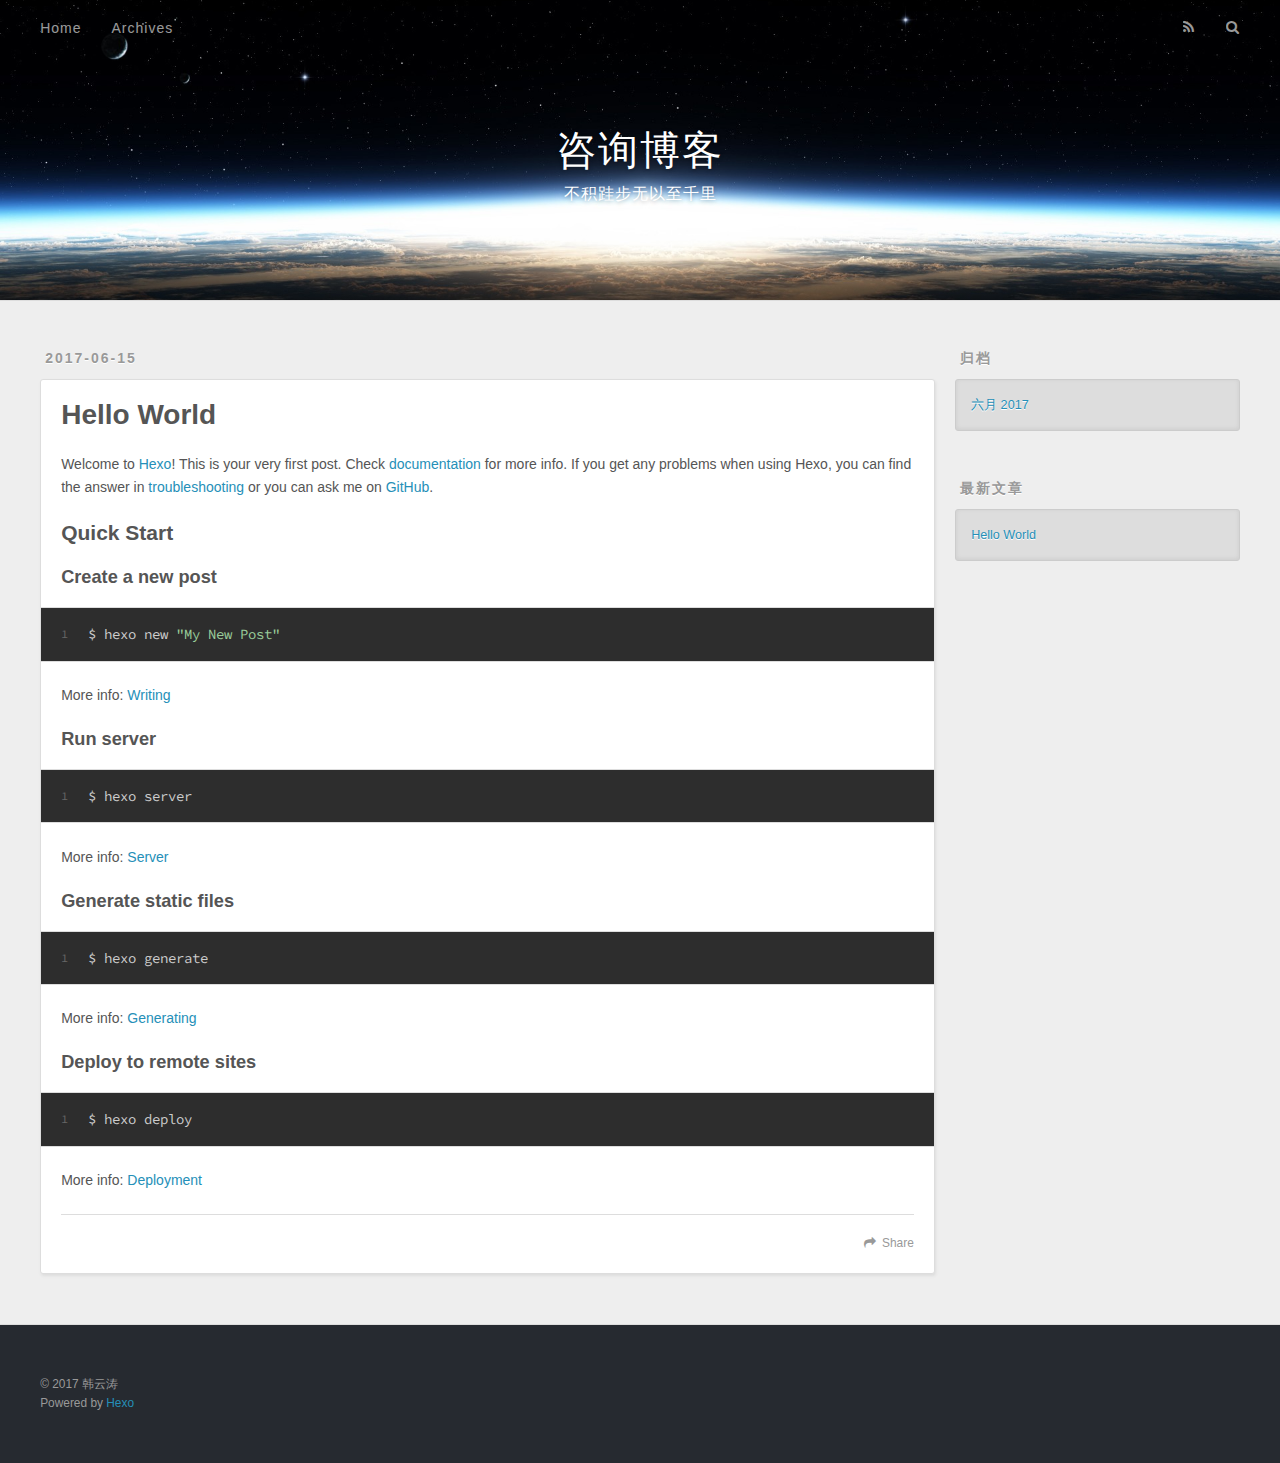
==== index.html @ a156b528 "Site updated: 2017-06-15 13:59:31" ====
<!DOCTYPE html>
<html>
<head>
  <meta charset="utf-8">
  
  <title>咨询博客</title>
  <meta name="viewport" content="width=device-width, initial-scale=1, maximum-scale=1">
  <meta property="og:type" content="website">
<meta property="og:title" content="咨询博客">
<meta property="og:url" content="http://yoursite.com/index.html">
<meta property="og:site_name" content="咨询博客">
<meta name="twitter:card" content="summary">
<meta name="twitter:title" content="咨询博客">
  
    <link rel="alternate" href="/atom.xml" title="咨询博客" type="application/atom+xml">
  
  
    <link rel="icon" href="/favicon.png">
  
  
    <link href="//fonts.googleapis.com/css?family=Source+Code+Pro" rel="stylesheet" type="text/css">
  
  <link rel="stylesheet" href="/css/style.css">
  

</head>

<body>
  <div id="container">
    <div id="wrap">
      <header id="header">
  <div id="banner"></div>
  <div id="header-outer" class="outer">
    <div id="header-title" class="inner">
      <h1 id="logo-wrap">
        <a href="/" id="logo">咨询博客</a>
      </h1>
      
        <h2 id="subtitle-wrap">
          <a href="/" id="subtitle">不积跬步无以至千里</a>
        </h2>
      
    </div>
    <div id="header-inner" class="inner">
      <nav id="main-nav">
        <a id="main-nav-toggle" class="nav-icon"></a>
        
          <a class="main-nav-link" href="/">Home</a>
        
          <a class="main-nav-link" href="/archives">Archives</a>
        
      </nav>
      <nav id="sub-nav">
        
          <a id="nav-rss-link" class="nav-icon" href="/atom.xml" title="RSS Feed"></a>
        
        <a id="nav-search-btn" class="nav-icon" title="搜索"></a>
      </nav>
      <div id="search-form-wrap">
        <form action="//google.com/search" method="get" accept-charset="UTF-8" class="search-form"><input type="search" name="q" class="search-form-input" placeholder="Search"><button type="submit" class="search-form-submit">&#xF002;</button><input type="hidden" name="sitesearch" value="http://yoursite.com"></form>
      </div>
    </div>
  </div>
</header>
      <div class="outer">
        <section id="main">
  
    <article id="post-hello-world" class="article article-type-post" itemscope itemprop="blogPost">
  <div class="article-meta">
    <a href="/2017/06/15/hello-world/" class="article-date">
  <time datetime="2017-06-15T05:34:18.000Z" itemprop="datePublished">2017-06-15</time>
</a>
    
  </div>
  <div class="article-inner">
    
    
      <header class="article-header">
        
  
    <h1 itemprop="name">
      <a class="article-title" href="/2017/06/15/hello-world/">Hello World</a>
    </h1>
  

      </header>
    
    <div class="article-entry" itemprop="articleBody">
      
        <p>Welcome to <a href="https://hexo.io/" target="_blank" rel="external">Hexo</a>! This is your very first post. Check <a href="https://hexo.io/docs/" target="_blank" rel="external">documentation</a> for more info. If you get any problems when using Hexo, you can find the answer in <a href="https://hexo.io/docs/troubleshooting.html" target="_blank" rel="external">troubleshooting</a> or you can ask me on <a href="https://github.com/hexojs/hexo/issues" target="_blank" rel="external">GitHub</a>.</p>
<h2 id="Quick-Start"><a href="#Quick-Start" class="headerlink" title="Quick Start"></a>Quick Start</h2><h3 id="Create-a-new-post"><a href="#Create-a-new-post" class="headerlink" title="Create a new post"></a>Create a new post</h3><figure class="highlight bash"><table><tr><td class="gutter"><pre><div class="line">1</div></pre></td><td class="code"><pre><div class="line">$ hexo new <span class="string">"My New Post"</span></div></pre></td></tr></table></figure>
<p>More info: <a href="https://hexo.io/docs/writing.html" target="_blank" rel="external">Writing</a></p>
<h3 id="Run-server"><a href="#Run-server" class="headerlink" title="Run server"></a>Run server</h3><figure class="highlight bash"><table><tr><td class="gutter"><pre><div class="line">1</div></pre></td><td class="code"><pre><div class="line">$ hexo server</div></pre></td></tr></table></figure>
<p>More info: <a href="https://hexo.io/docs/server.html" target="_blank" rel="external">Server</a></p>
<h3 id="Generate-static-files"><a href="#Generate-static-files" class="headerlink" title="Generate static files"></a>Generate static files</h3><figure class="highlight bash"><table><tr><td class="gutter"><pre><div class="line">1</div></pre></td><td class="code"><pre><div class="line">$ hexo generate</div></pre></td></tr></table></figure>
<p>More info: <a href="https://hexo.io/docs/generating.html" target="_blank" rel="external">Generating</a></p>
<h3 id="Deploy-to-remote-sites"><a href="#Deploy-to-remote-sites" class="headerlink" title="Deploy to remote sites"></a>Deploy to remote sites</h3><figure class="highlight bash"><table><tr><td class="gutter"><pre><div class="line">1</div></pre></td><td class="code"><pre><div class="line">$ hexo deploy</div></pre></td></tr></table></figure>
<p>More info: <a href="https://hexo.io/docs/deployment.html" target="_blank" rel="external">Deployment</a></p>

      
    </div>
    <footer class="article-footer">
      <a data-url="http://yoursite.com/2017/06/15/hello-world/" data-id="cj3y0mmr40000rds6natnodod" class="article-share-link">Share</a>
      
      
    </footer>
  </div>
  
</article>


  

</section>
        
          <aside id="sidebar">
  
    

  
    

  
    
  
    
  <div class="widget-wrap">
    <h3 class="widget-title">归档</h3>
    <div class="widget">
      <ul class="archive-list"><li class="archive-list-item"><a class="archive-list-link" href="/archives/2017/06/">六月 2017</a></li></ul>
    </div>
  </div>


  
    
  <div class="widget-wrap">
    <h3 class="widget-title">最新文章</h3>
    <div class="widget">
      <ul>
        
          <li>
            <a href="/2017/06/15/hello-world/">Hello World</a>
          </li>
        
      </ul>
    </div>
  </div>

  
</aside>
        
      </div>
      <footer id="footer">
  
  <div class="outer">
    <div id="footer-info" class="inner">
      &copy; 2017 韩云涛<br>
      Powered by <a href="http://hexo.io/" target="_blank">Hexo</a>
    </div>
  </div>
</footer>
    </div>
    <nav id="mobile-nav">
  
    <a href="/" class="mobile-nav-link">Home</a>
  
    <a href="/archives" class="mobile-nav-link">Archives</a>
  
</nav>
    

<script src="//ajax.googleapis.com/ajax/libs/jquery/2.0.3/jquery.min.js"></script>


  <link rel="stylesheet" href="/fancybox/jquery.fancybox.css">
  <script src="/fancybox/jquery.fancybox.pack.js"></script>


<script src="/js/script.js"></script>

  </div>
</body>
</html>
---- css/style.css ----
body {
  width: 100%;
}
body:before,
body:after {
  content: "";
  display: table;
}
body:after {
  clear: both;
}
html,
body,
div,
span,
applet,
object,
iframe,
h1,
h2,
h3,
h4,
h5,
h6,
p,
blockquote,
pre,
a,
abbr,
acronym,
address,
big,
cite,
code,
del,
dfn,
em,
img,
ins,
kbd,
q,
s,
samp,
small,
strike,
strong,
sub,
sup,
tt,
var,
dl,
dt,
dd,
ol,
ul,
li,
fieldset,
form,
label,
legend,
table,
caption,
tbody,
tfoot,
thead,
tr,
th,
td {
  margin: 0;
  padding: 0;
  border: 0;
  outline: 0;
  font-weight: inherit;
  font-style: inherit;
  font-family: inherit;
  font-size: 100%;
  vertical-align: baseline;
}
body {
  line-height: 1;
  color: #000;
  background: #fff;
}
ol,
ul {
  list-style: none;
}
table {
  border-collapse: separate;
  border-spacing: 0;
  vertical-align: middle;
}
caption,
th,
td {
  text-align: left;
  font-weight: normal;
  vertical-align: middle;
}
a img {
  border: none;
}
input,
button {
  margin: 0;
  padding: 0;
}
input::-moz-focus-inner,
button::-moz-focus-inner {
  border: 0;
  padding: 0;
}
@font-face {
  font-family: FontAwesome;
  font-style: normal;
  font-weight: normal;
  src: url("fonts/fontawesome-webfont.eot?v=#4.0.3");
  src: url("fonts/fontawesome-webfont.eot?#iefix&v=#4.0.3") format("embedded-opentype"), url("fonts/fontawesome-webfont.woff?v=#4.0.3") format("woff"), url("fonts/fontawesome-webfont.ttf?v=#4.0.3") format("truetype"), url("fonts/fontawesome-webfont.svg#fontawesomeregular?v=#4.0.3") format("svg");
}
html,
body,
#container {
  height: 100%;
}
body {
  background: #eee;
  font: 14px "Helvetica Neue", Helvetica, Arial, sans-serif;
  -webkit-text-size-adjust: 100%;
}
.outer {
  max-width: 1220px;
  margin: 0 auto;
  padding: 0 20px;
}
.outer:before,
.outer:after {
  content: "";
  display: table;
}
.outer:after {
  clear: both;
}
.inner {
  display: inline;
  float: left;
  width: 98.33333333333333%;
  margin: 0 0.833333333333333%;
}
.left,
.alignleft {
  float: left;
}
.right,
.alignright {
  float: right;
}
.clear {
  clear: both;
}
#container {
  position: relative;
}
.mobile-nav-on {
  overflow: hidden;
}
#wrap {
  height: 100%;
  width: 100%;
  position: absolute;
  top: 0;
  left: 0;
  -webkit-transition: 0.2s ease-out;
  -moz-transition: 0.2s ease-out;
  -ms-transition: 0.2s ease-out;
  transition: 0.2s ease-out;
  z-index: 1;
  background: #eee;
}
.mobile-nav-on #wrap {
  left: 280px;
}
@media screen and (min-width: 768px) {
  #main {
    display: inline;
    float: left;
    width: 73.33333333333333%;
    margin: 0 0.833333333333333%;
  }
}
.article-date,
.article-category-link,
.archive-year,
.widget-title {
  text-decoration: none;
  text-transform: uppercase;
  letter-spacing: 2px;
  color: #999;
  margin-bottom: 1em;
  margin-left: 5px;
  line-height: 1em;
  text-shadow: 0 1px #fff;
  font-weight: bold;
}
.article-inner,
.archive-article-inner {
  background: #fff;
  -webkit-box-shadow: 1px 2px 3px #ddd;
  box-shadow: 1px 2px 3px #ddd;
  border: 1px solid #ddd;
  border-radius: 3px;
}
.article-entry h1,
.widget h1 {
  font-size: 2em;
}
.article-entry h2,
.widget h2 {
  font-size: 1.5em;
}
.article-entry h3,
.widget h3 {
  font-size: 1.3em;
}
.article-entry h4,
.widget h4 {
  font-size: 1.2em;
}
.article-entry h5,
.widget h5 {
  font-size: 1em;
}
.article-entry h6,
.widget h6 {
  font-size: 1em;
  color: #999;
}
.article-entry hr,
.widget hr {
  border: 1px dashed #ddd;
}
.article-entry strong,
.widget strong {
  font-weight: bold;
}
.article-entry em,
.widget em,
.article-entry cite,
.widget cite {
  font-style: italic;
}
.article-entry sup,
.widget sup,
.article-entry sub,
.widget sub {
  font-size: 0.75em;
  line-height: 0;
  position: relative;
  vertical-align: baseline;
}
.article-entry sup,
.widget sup {
  top: -0.5em;
}
.article-entry sub,
.widget sub {
  bottom: -0.2em;
}
.article-entry small,
.widget small {
  font-size: 0.85em;
}
.article-entry acronym,
.widget acronym,
.article-entry abbr,
.widget abbr {
  border-bottom: 1px dotted;
}
.article-entry ul,
.widget ul,
.article-entry ol,
.widget ol,
.article-entry dl,
.widget dl {
  margin: 0 20px;
  line-height: 1.6em;
}
.article-entry ul ul,
.widget ul ul,
.article-entry ol ul,
.widget ol ul,
.article-entry ul ol,
.widget ul ol,
.article-entry ol ol,
.widget ol ol {
  margin-top: 0;
  margin-bottom: 0;
}
.article-entry ul,
.widget ul {
  list-style: disc;
}
.article-entry ol,
.widget ol {
  list-style: decimal;
}
.article-entry dt,
.widget dt {
  font-weight: bold;
}
#header {
  height: 300px;
  position: relative;
  border-bottom: 1px solid #ddd;
}
#header:before,
#header:after {
  content: "";
  position: absolute;
  left: 0;
  right: 0;
  height: 40px;
}
#header:before {
  top: 0;
  background: -webkit-linear-gradient(rgba(0,0,0,0.2), transparent);
  background: -moz-linear-gradient(rgba(0,0,0,0.2), transparent);
  background: -ms-linear-gradient(rgba(0,0,0,0.2), transparent);
  background: linear-gradient(rgba(0,0,0,0.2), transparent);
}
#header:after {
  bottom: 0;
  background: -webkit-linear-gradient(transparent, rgba(0,0,0,0.2));
  background: -moz-linear-gradient(transparent, rgba(0,0,0,0.2));
  background: -ms-linear-gradient(transparent, rgba(0,0,0,0.2));
  background: linear-gradient(transparent, rgba(0,0,0,0.2));
}
#header-outer {
  height: 100%;
  position: relative;
}
#header-inner {
  position: relative;
  overflow: hidden;
}
#banner {
  position: absolute;
  top: 0;
  left: 0;
  width: 100%;
  height: 100%;
  background: url("images/banner.jpg") center #000;
  -webkit-background-size: cover;
  -moz-background-size: cover;
  background-size: cover;
  z-index: -1;
}
#header-title {
  text-align: center;
  height: 40px;
  position: absolute;
  top: 50%;
  left: 0;
  margin-top: -20px;
}
#logo,
#subtitle {
  text-decoration: none;
  color: #fff;
  font-weight: 300;
  text-shadow: 0 1px 4px rgba(0,0,0,0.3);
}
#logo {
  font-size: 40px;
  line-height: 40px;
  letter-spacing: 2px;
}
#subtitle {
  font-size: 16px;
  line-height: 16px;
  letter-spacing: 1px;
}
#subtitle-wrap {
  margin-top: 16px;
}
#main-nav {
  float: left;
  margin-left: -15px;
}
.nav-icon,
.main-nav-link {
  float: left;
  color: #fff;
  opacity: 0.6;
  text-decoration: none;
  text-shadow: 0 1px rgba(0,0,0,0.2);
  -webkit-transition: opacity 0.2s;
  -moz-transition: opacity 0.2s;
  -ms-transition: opacity 0.2s;
  transition: opacity 0.2s;
  display: block;
  padding: 20px 15px;
}
.nav-icon:hover,
.main-nav-link:hover {
  opacity: 1;
}
.nav-icon {
  font-family: FontAwesome;
  text-align: center;
  font-size: 14px;
  width: 14px;
  height: 14px;
  padding: 20px 15px;
  position: relative;
  cursor: pointer;
}
.main-nav-link {
  font-weight: 300;
  letter-spacing: 1px;
}
@media screen and (max-width: 479px) {
  .main-nav-link {
    display: none;
  }
}
#main-nav-toggle {
  display: none;
}
#main-nav-toggle:before {
  content: "\f0c9";
}
@media screen and (max-width: 479px) {
  #main-nav-toggle {
    display: block;
  }
}
#sub-nav {
  float: right;
  margin-right: -15px;
}
#nav-rss-link:before {
  content: "\f09e";
}
#nav-search-btn:before {
  content: "\f002";
}
#search-form-wrap {
  position: absolute;
  top: 15px;
  width: 150px;
  height: 30px;
  right: -150px;
  opacity: 0;
  -webkit-transition: 0.2s ease-out;
  -moz-transition: 0.2s ease-out;
  -ms-transition: 0.2s ease-out;
  transition: 0.2s ease-out;
}
#search-form-wrap.on {
  opacity: 1;
  right: 0;
}
@media screen and (max-width: 479px) {
  #search-form-wrap {
    width: 100%;
    right: -100%;
  }
}
.search-form {
  position: absolute;
  top: 0;
  left: 0;
  right: 0;
  background: #fff;
  padding: 5px 15px;
  border-radius: 15px;
  -webkit-box-shadow: 0 0 10px rgba(0,0,0,0.3);
  box-shadow: 0 0 10px rgba(0,0,0,0.3);
}
.search-form-input {
  border: none;
  background: none;
  color: #555;
  width: 100%;
  font: 13px "Helvetica Neue", Helvetica, Arial, sans-serif;
  outline: none;
}
.search-form-input::-webkit-search-results-decoration,
.search-form-input::-webkit-search-cancel-button {
  -webkit-appearance: none;
}
.search-form-submit {
  position: absolute;
  top: 50%;
  right: 10px;
  margin-top: -7px;
  font: 13px FontAwesome;
  border: none;
  background: none;
  color: #bbb;
  cursor: pointer;
}
.search-form-submit:hover,
.search-form-submit:focus {
  color: #777;
}
.article {
  margin: 50px 0;
}
.article-inner {
  overflow: hidden;
}
.article-meta:before,
.article-meta:after {
  content: "";
  display: table;
}
.article-meta:after {
  clear: both;
}
.article-date {
  float: left;
}
.article-category {
  float: left;
  line-height: 1em;
  color: #ccc;
  text-shadow: 0 1px #fff;
  margin-left: 8px;
}
.article-category:before {
  content: "\2022";
}
.article-category-link {
  margin: 0 12px 1em;
}
.article-header {
  padding: 20px 20px 0;
}
.article-title {
  text-decoration: none;
  font-size: 2em;
  font-weight: bold;
  color: #555;
  line-height: 1.1em;
  -webkit-transition: color 0.2s;
  -moz-transition: color 0.2s;
  -ms-transition: color 0.2s;
  transition: color 0.2s;
}
a.article-title:hover {
  color: #258fb8;
}
.article-entry {
  color: #555;
  padding: 0 20px;
}
.article-entry:before,
.article-entry:after {
  content: "";
  display: table;
}
.article-entry:after {
  clear: both;
}
.article-entry p,
.article-entry table {
  line-height: 1.6em;
  margin: 1.6em 0;
}
.article-entry h1,
.article-entry h2,
.article-entry h3,
.article-entry h4,
.article-entry h5,
.article-entry h6 {
  font-weight: bold;
}
.article-entry h1,
.article-entry h2,
.article-entry h3,
.article-entry h4,
.article-entry h5,
.article-entry h6 {
  line-height: 1.1em;
  margin: 1.1em 0;
}
.article-entry a {
  color: #258fb8;
  text-decoration: none;
}
.article-entry a:hover {
  text-decoration: underline;
}
.article-entry ul,
.article-entry ol,
.article-entry dl {
  margin-top: 1.6em;
  margin-bottom: 1.6em;
}
.article-entry img,
.article-entry video {
  max-width: 100%;
  height: auto;
  display: block;
  margin: auto;
}
.article-entry iframe {
  border: none;
}
.article-entry table {
  width: 100%;
  border-collapse: collapse;
  border-spacing: 0;
}
.article-entry th {
  font-weight: bold;
  border-bottom: 3px solid #ddd;
  padding-bottom: 0.5em;
}
.article-entry td {
  border-bottom: 1px solid #ddd;
  padding: 10px 0;
}
.article-entry blockquote {
  font-family: Georgia, "Times New Roman", serif;
  font-size: 1.4em;
  margin: 1.6em 20px;
  text-align: center;
}
.article-entry blockquote footer {
  font-size: 14px;
  margin: 1.6em 0;
  font-family: "Helvetica Neue", Helvetica, Arial, sans-serif;
}
.article-entry blockquote footer cite:before {
  content: "—";
  padding: 0 0.5em;
}
.article-entry .pullquote {
  text-align: left;
  width: 45%;
  margin: 0;
}
.article-entry .pullquote.left {
  margin-left: 0.5em;
  margin-right: 1em;
}
.article-entry .pullquote.right {
  margin-right: 0.5em;
  margin-left: 1em;
}
.article-entry .caption {
  color: #999;
  display: block;
  font-size: 0.9em;
  margin-top: 0.5em;
  position: relative;
  text-align: center;
}
.article-entry .video-container {
  position: relative;
  padding-top: 56.25%;
  height: 0;
  overflow: hidden;
}
.article-entry .video-container iframe,
.article-entry .video-container object,
.article-entry .video-container embed {
  position: absolute;
  top: 0;
  left: 0;
  width: 100%;
  height: 100%;
  margin-top: 0;
}
.article-more-link a {
  display: inline-block;
  line-height: 1em;
  padding: 6px 15px;
  border-radius: 15px;
  background: #eee;
  color: #999;
  text-shadow: 0 1px #fff;
  text-decoration: none;
}
.article-more-link a:hover {
  background: #258fb8;
  color: #fff;
  text-decoration: none;
  text-shadow: 0 1px #1e7293;
}
.article-footer {
  font-size: 0.85em;
  line-height: 1.6em;
  border-top: 1px solid #ddd;
  padding-top: 1.6em;
  margin: 0 20px 20px;
}
.article-footer:before,
.article-footer:after {
  content: "";
  display: table;
}
.article-footer:after {
  clear: both;
}
.article-footer a {
  color: #999;
  text-decoration: none;
}
.article-footer a:hover {
  color: #555;
}
.article-tag-list-item {
  float: left;
  margin-right: 10px;
}
.article-tag-list-link:before {
  content: "#";
}
.article-comment-link {
  float: right;
}
.article-comment-link:before {
  content: "\f075";
  font-family: FontAwesome;
  padding-right: 8px;
}
.article-share-link {
  cursor: pointer;
  float: right;
  margin-left: 20px;
}
.article-share-link:before {
  content: "\f064";
  font-family: FontAwesome;
  padding-right: 6px;
}
#article-nav {
  position: relative;
}
#article-nav:before,
#article-nav:after {
  content: "";
  display: table;
}
#article-nav:after {
  clear: both;
}
@media screen and (min-width: 768px) {
  #article-nav {
    margin: 50px 0;
  }
  #article-nav:before {
    width: 8px;
    height: 8px;
    position: absolute;
    top: 50%;
    left: 50%;
    margin-top: -4px;
    margin-left: -4px;
    content: "";
    border-radius: 50%;
    background: #ddd;
    -webkit-box-shadow: 0 1px 2px #fff;
    box-shadow: 0 1px 2px #fff;
  }
}
.article-nav-link-wrap {
  text-decoration: none;
  text-shadow: 0 1px #fff;
  color: #999;
  -webkit-box-sizing: border-box;
  -moz-box-sizing: border-box;
  box-sizing: border-box;
  margin-top: 50px;
  text-align: center;
  display: block;
}
.article-nav-link-wrap:hover {
  color: #555;
}
@media screen and (min-width: 768px) {
  .article-nav-link-wrap {
    width: 50%;
    margin-top: 0;
  }
}
@media screen and (min-width: 768px) {
  #article-nav-newer {
    float: left;
    text-align: right;
    padding-right: 20px;
  }
}
@media screen and (min-width: 768px) {
  #article-nav-older {
    float: right;
    text-align: left;
    padding-left: 20px;
  }
}
.article-nav-caption {
  text-transform: uppercase;
  letter-spacing: 2px;
  color: #ddd;
  line-height: 1em;
  font-weight: bold;
}
#article-nav-newer .article-nav-caption {
  margin-right: -2px;
}
.article-nav-title {
  font-size: 0.85em;
  line-height: 1.6em;
  margin-top: 0.5em;
}
.article-share-box {
  position: absolute;
  display: none;
  background: #fff;
  -webkit-box-shadow: 1px 2px 10px rgba(0,0,0,0.2);
  box-shadow: 1px 2px 10px rgba(0,0,0,0.2);
  border-radius: 3px;
  margin-left: -145px;
  overflow: hidden;
  z-index: 1;
}
.article-share-box.on {
  display: block;
}
.article-share-input {
  width: 100%;
  background: none;
  -webkit-box-sizing: border-box;
  -moz-box-sizing: border-box;
  box-sizing: border-box;
  font: 14px "Helvetica Neue", Helvetica, Arial, sans-serif;
  padding: 0 15px;
  color: #555;
  outline: none;
  border: 1px solid #ddd;
  border-radius: 3px 3px 0 0;
  height: 36px;
  line-height: 36px;
}
.article-share-links {
  background: #eee;
}
.article-share-links:before,
.article-share-links:after {
  content: "";
  display: table;
}
.article-share-links:after {
  clear: both;
}
.article-share-twitter,
.article-share-facebook,
.article-share-pinterest,
.article-share-google {
  width: 50px;
  height: 36px;
  display: block;
  float: left;
  position: relative;
  color: #999;
  text-shadow: 0 1px #fff;
}
.article-share-twitter:before,
.article-share-facebook:before,
.article-share-pinterest:before,
.article-share-google:before {
  font-size: 20px;
  font-family: FontAwesome;
  width: 20px;
  height: 20px;
  position: absolute;
  top: 50%;
  left: 50%;
  margin-top: -10px;
  margin-left: -10px;
  text-align: center;
}
.article-share-twitter:hover,
.article-share-facebook:hover,
.article-share-pinterest:hover,
.article-share-google:hover {
  color: #fff;
}
.article-share-twitter:before {
  content: "\f099";
}
.article-share-twitter:hover {
  background: #00aced;
  text-shadow: 0 1px #008abe;
}
.article-share-facebook:before {
  content: "\f09a";
}
.article-share-facebook:hover {
  background: #3b5998;
  text-shadow: 0 1px #2f477a;
}
.article-share-pinterest:before {
  content: "\f0d2";
}
.article-share-pinterest:hover {
  background: #cb2027;
  text-shadow: 0 1px #a21a1f;
}
.article-share-google:before {
  content: "\f0d5";
}
.article-share-google:hover {
  background: #dd4b39;
  text-shadow: 0 1px #be3221;
}
.article-gallery {
  background: #000;
  position: relative;
}
.article-gallery-photos {
  position: relative;
  overflow: hidden;
}
.article-gallery-img {
  display: none;
  max-width: 100%;
}
.article-gallery-img:first-child {
  display: block;
}
.article-gallery-img.loaded {
  position: absolute;
  display: block;
}
.article-gallery-img img {
  display: block;
  max-width: 100%;
  margin: 0 auto;
}
#comments {
  background: #fff;
  -webkit-box-shadow: 1px 2px 3px #ddd;
  box-shadow: 1px 2px 3px #ddd;
  padding: 20px;
  border: 1px solid #ddd;
  border-radius: 3px;
  margin: 50px 0;
}
#comments a {
  color: #258fb8;
}
.archives-wrap {
  margin: 50px 0;
}
.archives:before,
.archives:after {
  content: "";
  display: table;
}
.archives:after {
  clear: both;
}
.archive-year-wrap {
  margin-bottom: 1em;
}
.archives {
  -webkit-column-gap: 10px;
  -moz-column-gap: 10px;
  column-gap: 10px;
}
@media screen and (min-width: 480px) and (max-width: 767px) {
  .archives {
    -webkit-column-count: 2;
    -moz-column-count: 2;
    column-count: 2;
  }
}
@media screen and (min-width: 768px) {
  .archives {
    -webkit-column-count: 3;
    -moz-column-count: 3;
    column-count: 3;
  }
}
.archive-article {
  -webkit-column-break-inside: avoid;
  page-break-inside: avoid;
  overflow: hidden;
  break-inside: avoid-column;
}
.archive-article-inner {
  padding: 10px;
  margin-bottom: 15px;
}
.archive-article-title {
  text-decoration: none;
  font-weight: bold;
  color: #555;
  -webkit-transition: color 0.2s;
  -moz-transition: color 0.2s;
  -ms-transition: color 0.2s;
  transition: color 0.2s;
  line-height: 1.6em;
}
.archive-article-title:hover {
  color: #258fb8;
}
.archive-article-footer {
  margin-top: 1em;
}
.archive-article-date {
  color: #999;
  text-decoration: none;
  font-size: 0.85em;
  line-height: 1em;
  margin-bottom: 0.5em;
  display: block;
}
#page-nav {
  margin: 50px auto;
  background: #fff;
  -webkit-box-shadow: 1px 2px 3px #ddd;
  box-shadow: 1px 2px 3px #ddd;
  border: 1px solid #ddd;
  border-radius: 3px;
  text-align: center;
  color: #999;
  overflow: hidden;
}
#page-nav:before,
#page-nav:after {
  content: "";
  display: table;
}
#page-nav:after {
  clear: both;
}
#page-nav a,
#page-nav span {
  padding: 10px 20px;
  line-height: 1;
  height: 2ex;
}
#page-nav a {
  color: #999;
  text-decoration: none;
}
#page-nav a:hover {
  background: #999;
  color: #fff;
}
#page-nav .prev {
  float: left;
}
#page-nav .next {
  float: right;
}
#page-nav .page-number {
  display: inline-block;
}
@media screen and (max-width: 479px) {
  #page-nav .page-number {
    display: none;
  }
}
#page-nav .current {
  color: #555;
  font-weight: bold;
}
#page-nav .space {
  color: #ddd;
}
#footer {
  background: #262a30;
  padding: 50px 0;
  border-top: 1px solid #ddd;
  color: #999;
}
#footer a {
  color: #258fb8;
  text-decoration: none;
}
#footer a:hover {
  text-decoration: underline;
}
#footer-info {
  line-height: 1.6em;
  font-size: 0.85em;
}
.article-entry pre,
.article-entry .highlight {
  background: #2d2d2d;
  margin: 0 -20px;
  padding: 15px 20px;
  border-style: solid;
  border-color: #ddd;
  border-width: 1px 0;
  overflow: auto;
  color: #ccc;
  line-height: 22.400000000000002px;
}
.article-entry .highlight .gutter pre,
.article-entry .gist .gist-file .gist-data .line-numbers {
  color: #666;
  font-size: 0.85em;
}
.article-entry pre,
.article-entry code {
  font-family: "Source Code Pro", Consolas, Monaco, Menlo, Consolas, monospace;
}
.article-entry code {
  background: #eee;
  text-shadow: 0 1px #fff;
  padding: 0 0.3em;
}
.article-entry pre code {
  background: none;
  text-shadow: none;
  padding: 0;
}
.article-entry .highlight pre {
  border: none;
  margin: 0;
  padding: 0;
}
.article-entry .highlight table {
  margin: 0;
  width: auto;
}
.article-entry .highlight td {
  border: none;
  padding: 0;
}
.article-entry .highlight figcaption {
  font-size: 0.85em;
  color: #999;
  line-height: 1em;
  margin-bottom: 1em;
}
.article-entry .highlight figcaption:before,
.article-entry .highlight figcaption:after {
  content: "";
  display: table;
}
.article-entry .highlight figcaption:after {
  clear: both;
}
.article-entry .highlight figcaption a {
  float: right;
}
.article-entry .highlight .gutter pre {
  text-align: right;
  padding-right: 20px;
}
.article-entry .highlight .line {
  height: 22.400000000000002px;
}
.article-entry .highlight .line.marked {
  background: #515151;
}
.article-entry .gist {
  margin: 0 -20px;
  border-style: solid;
  border-color: #ddd;
  border-width: 1px 0;
  background: #2d2d2d;
  padding: 15px 20px 15px 0;
}
.article-entry .gist .gist-file {
  border: none;
  font-family: "Source Code Pro", Consolas, Monaco, Menlo, Consolas, monospace;
  margin: 0;
}
.article-entry .gist .gist-file .gist-data {
  background: none;
  border: none;
}
.article-entry .gist .gist-file .gist-data .line-numbers {
  background: none;
  border: none;
  padding: 0 20px 0 0;
}
.article-entry .gist .gist-file .gist-data .line-data {
  padding: 0 !important;
}
.article-entry .gist .gist-file .highlight {
  margin: 0;
  padding: 0;
  border: none;
}
.article-entry .gist .gist-file .gist-meta {
  background: #2d2d2d;
  color: #999;
  font: 0.85em "Helvetica Neue", Helvetica, Arial, sans-serif;
  text-shadow: 0 0;
  padding: 0;
  margin-top: 1em;
  margin-left: 20px;
}
.article-entry .gist .gist-file .gist-meta a {
  color: #258fb8;
  font-weight: normal;
}
.article-entry .gist .gist-file .gist-meta a:hover {
  text-decoration: underline;
}
pre .comment,
pre .title {
  color: #999;
}
pre .variable,
pre .attribute,
pre .tag,
pre .regexp,
pre .ruby .constant,
pre .xml .tag .title,
pre .xml .pi,
pre .xml .doctype,
pre .html .doctype,
pre .css .id,
pre .css .class,
pre .css .pseudo {
  color: #f2777a;
}
pre .number,
pre .preprocessor,
pre .built_in,
pre .literal,
pre .params,
pre .constant {
  color: #f99157;
}
pre .class,
pre .ruby .class .title,
pre .css .rules .attribute {
  color: #9c9;
}
pre .string,
pre .value,
pre .inheritance,
pre .header,
pre .ruby .symbol,
pre .xml .cdata {
  color: #9c9;
}
pre .css .hexcolor {
  color: #6cc;
}
pre .function,
pre .python .decorator,
pre .python .title,
pre .ruby .function .title,
pre .ruby .title .keyword,
pre .perl .sub,
pre .javascript .title,
pre .coffeescript .title {
  color: #69c;
}
pre .keyword,
pre .javascript .function {
  color: #c9c;
}
@media screen and (max-width: 479px) {
  #mobile-nav {
    position: absolute;
    top: 0;
    left: 0;
    width: 280px;
    height: 100%;
    background: #191919;
    border-right: 1px solid #fff;
  }
}
@media screen and (max-width: 479px) {
  .mobile-nav-link {
    display: block;
    color: #999;
    text-decoration: none;
    padding: 15px 20px;
    font-weight: bold;
  }
  .mobile-nav-link:hover {
    color: #fff;
  }
}
@media screen and (min-width: 768px) {
  #sidebar {
    display: inline;
    float: left;
    width: 23.333333333333332%;
    margin: 0 0.833333333333333%;
  }
}
.widget-wrap {
  margin: 50px 0;
}
.widget {
  color: #777;
  text-shadow: 0 1px #fff;
  background: #ddd;
  -webkit-box-shadow: 0 -1px 4px #ccc inset;
  box-shadow: 0 -1px 4px #ccc inset;
  border: 1px solid #ccc;
  padding: 15px;
  border-radius: 3px;
}
.widget a {
  color: #258fb8;
  text-decoration: none;
}
.widget a:hover {
  text-decoration: underline;
}
.widget ul ul,
.widget ol ul,
.widget dl ul,
.widget ul ol,
.widget ol ol,
.widget dl ol,
.widget ul dl,
.widget ol dl,
.widget dl dl {
  margin-left: 15px;
  list-style: disc;
}
.widget {
  line-height: 1.6em;
  word-wrap: break-word;
  font-size: 0.9em;
}
.widget ul,
.widget ol {
  list-style: none;
  margin: 0;
}
.widget ul ul,
.widget ol ul,
.widget ul ol,
.widget ol ol {
  margin: 0 20px;
}
.widget ul ul,
.widget ol ul {
  list-style: disc;
}
.widget ul ol,
.widget ol ol {
  list-style: decimal;
}
.category-list-count,
.tag-list-count,
.archive-list-count {
  padding-left: 5px;
  color: #999;
  font-size: 0.85em;
}
.category-list-count:before,
.tag-list-count:before,
.archive-list-count:before {
  content: "(";
}
.category-list-count:after,
.tag-list-count:after,
.archive-list-count:after {
  content: ")";
}
.tagcloud a {
  margin-right: 5px;
  display: inline-block;
}
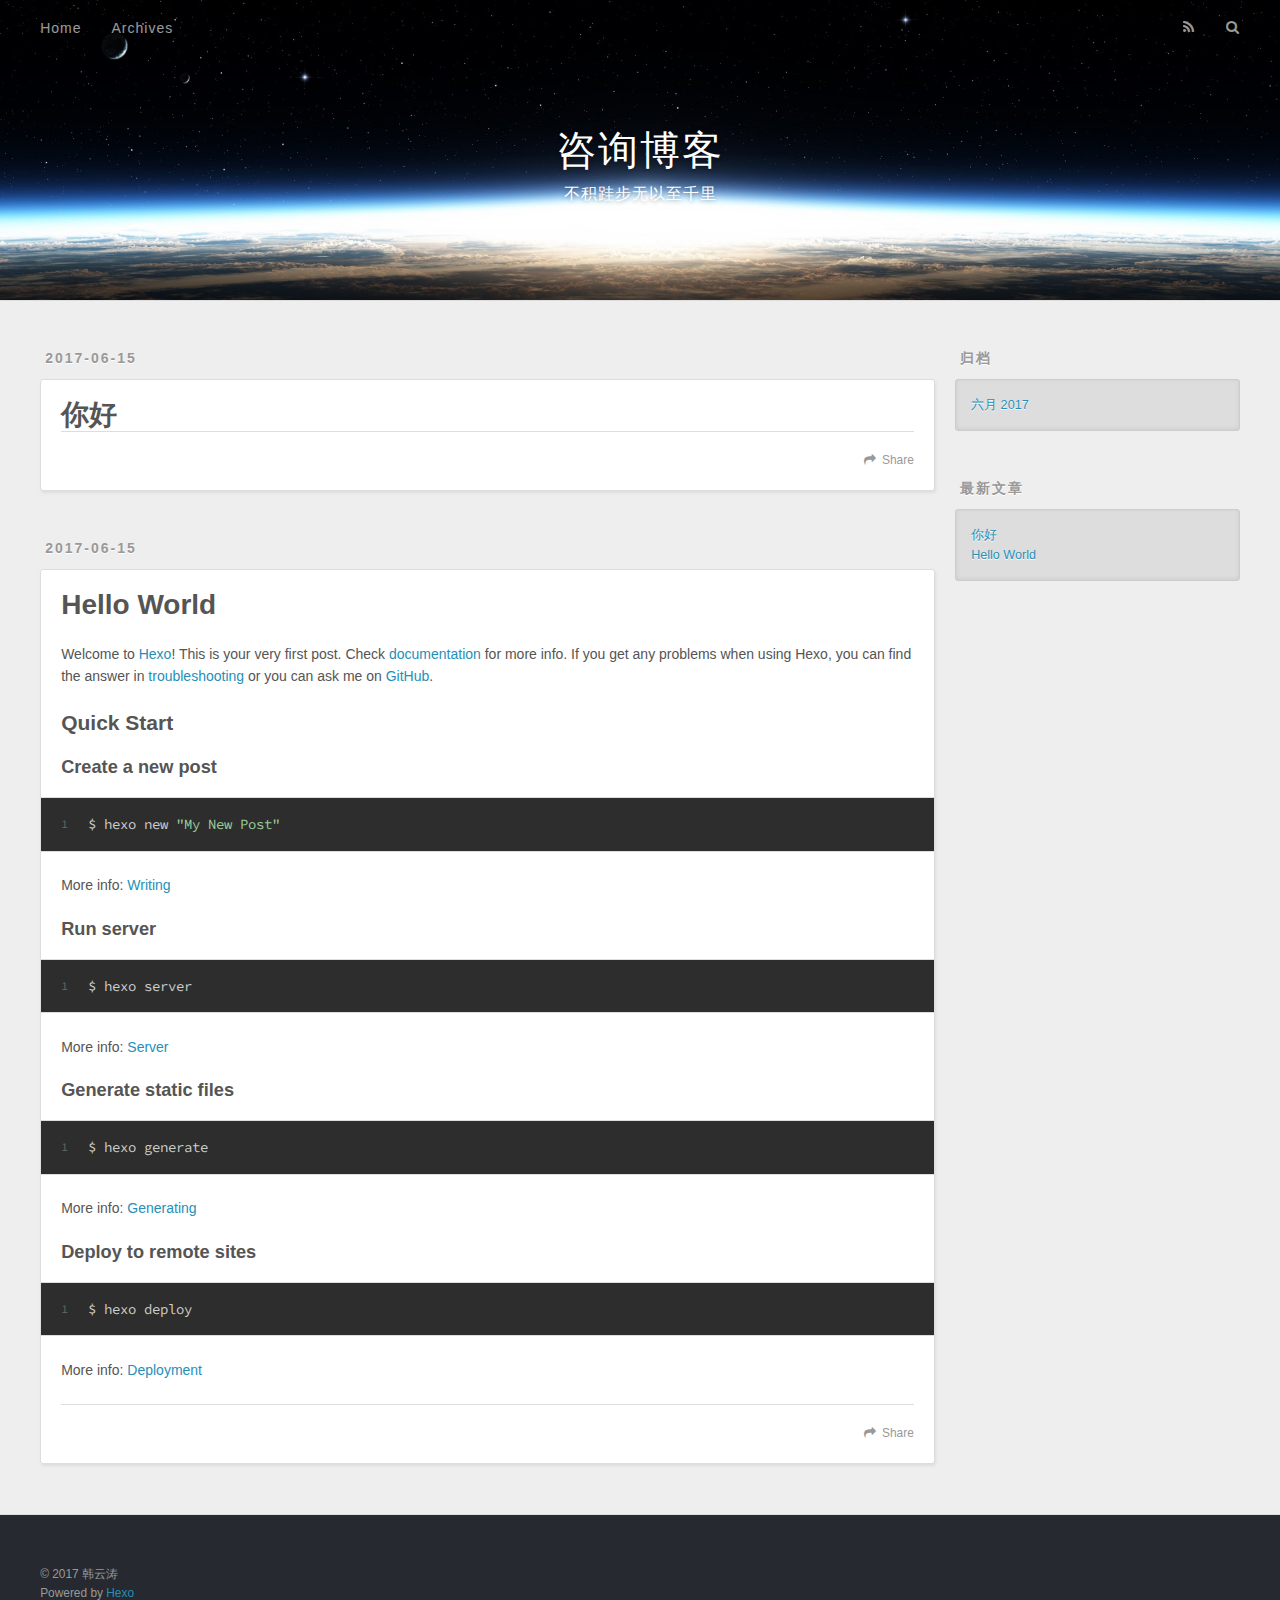
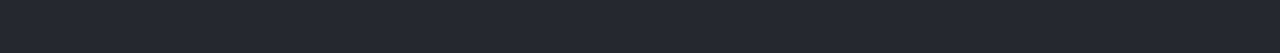
==== commit 0778a2eb: "Site updated: 2017-06-15 14:01:39" ====
--- a/index.html
+++ b/index.html
@@ -65,6 +65,42 @@
       <div class="outer">
         <section id="main">
   
+    <article id="post-你好" class="article article-type-post" itemscope itemprop="blogPost">
+  <div class="article-meta">
+    <a href="/2017/06/15/你好/" class="article-date">
+  <time datetime="2017-06-15T06:01:21.000Z" itemprop="datePublished">2017-06-15</time>
+</a>
+    
+  </div>
+  <div class="article-inner">
+    
+    
+      <header class="article-header">
+        
+  
+    <h1 itemprop="name">
+      <a class="article-title" href="/2017/06/15/你好/">你好</a>
+    </h1>
+  
+
+      </header>
+    
+    <div class="article-entry" itemprop="articleBody">
+      
+        
+      
+    </div>
+    <footer class="article-footer">
+      <a data-url="http://yoursite.com/2017/06/15/你好/" data-id="cj3y0pd9f0001rss6vyfaoni4" class="article-share-link">Share</a>
+      
+      
+    </footer>
+  </div>
+  
+</article>
+
+
+  
     <article id="post-hello-world" class="article article-type-post" itemscope itemprop="blogPost">
   <div class="article-meta">
     <a href="/2017/06/15/hello-world/" class="article-date">
@@ -100,7 +136,7 @@
       
     </div>
     <footer class="article-footer">
-      <a data-url="http://yoursite.com/2017/06/15/hello-world/" data-id="cj3y0mmr40000rds6natnodod" class="article-share-link">Share</a>
+      <a data-url="http://yoursite.com/2017/06/15/hello-world/" data-id="cj3y0pd9a0000rss6ktfea6ap" class="article-share-link">Share</a>
       
       
     </footer>
@@ -140,6 +176,10 @@
       <ul>
         
           <li>
+            <a href="/2017/06/15/你好/">你好</a>
+          </li>
+        
+          <li>
             <a href="/2017/06/15/hello-world/">Hello World</a>
           </li>
         
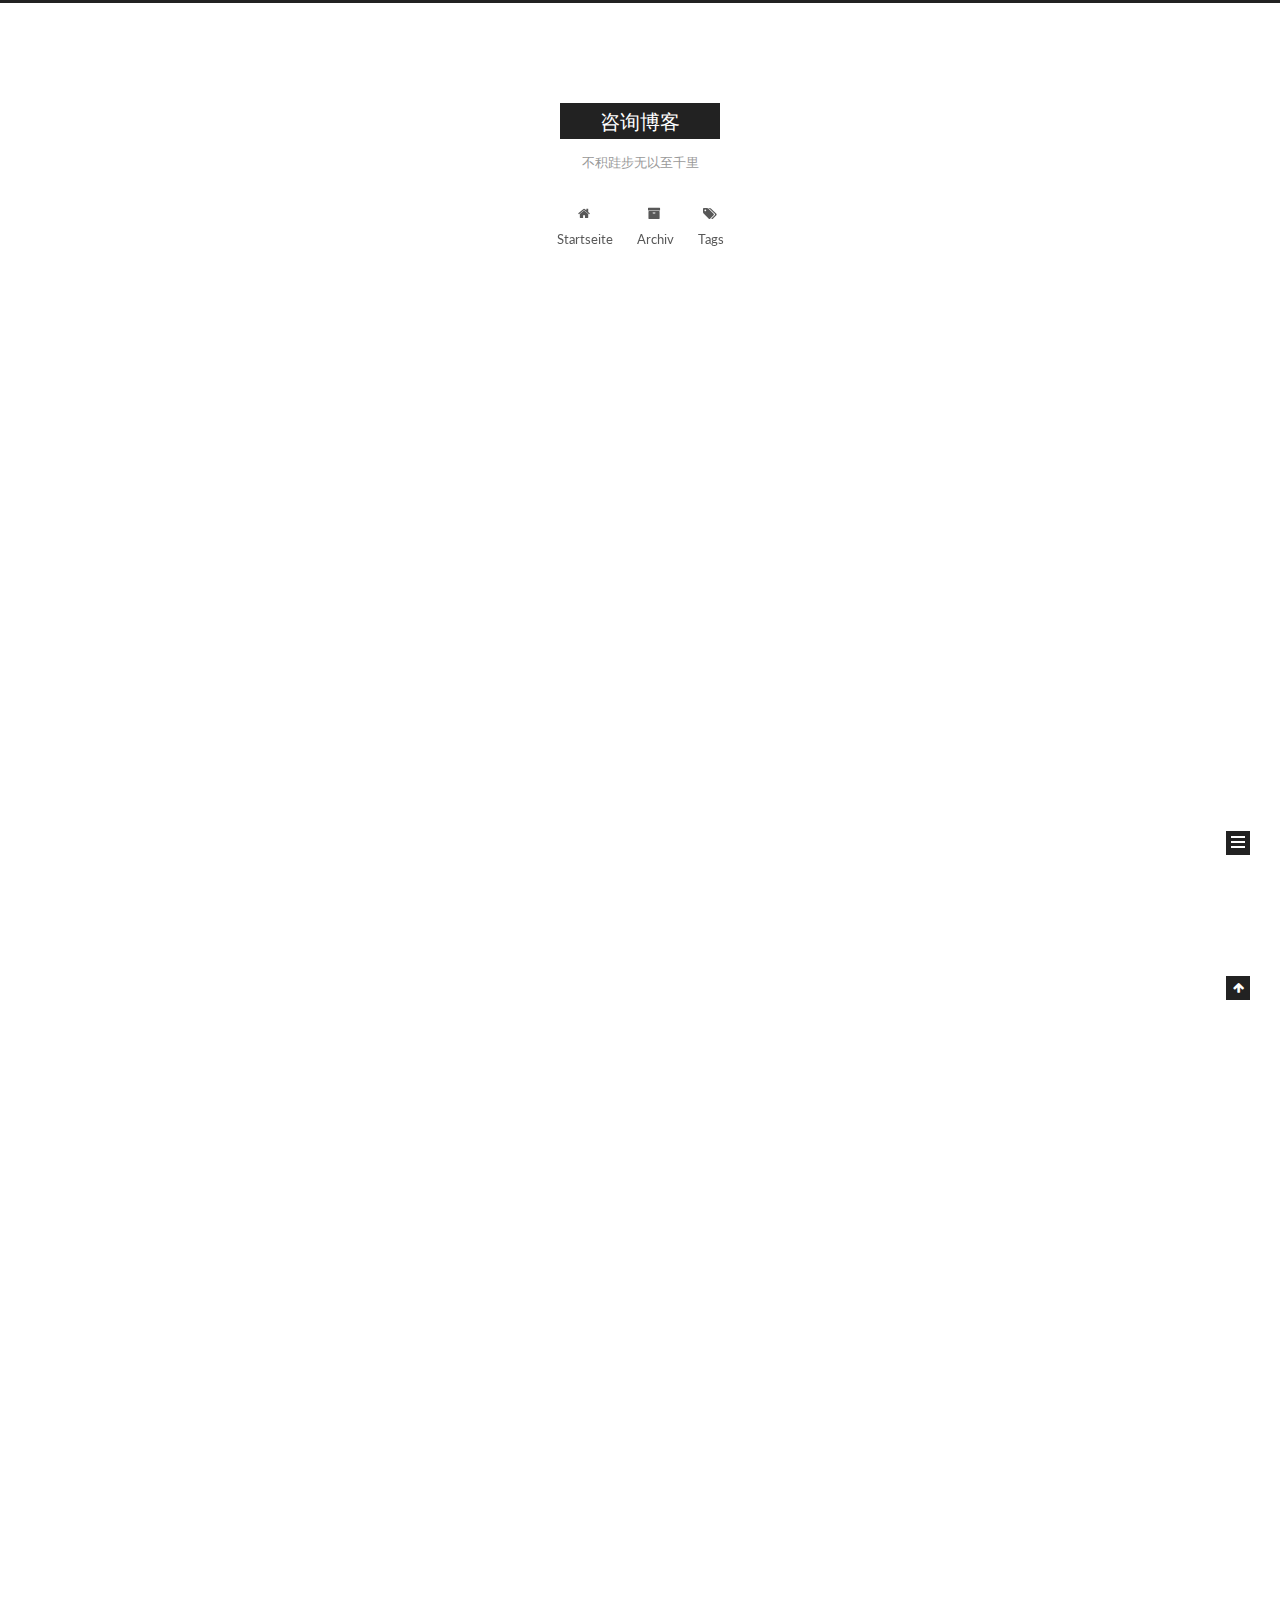
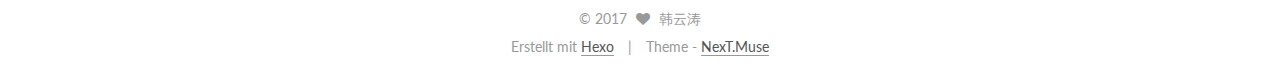
==== commit 2dd11d0f: "Site updated: 2017-06-15 15:12:30" ====
--- a/index.html
+++ b/index.html
@@ -1,129 +1,438 @@
-<!DOCTYPE html>
-<html>
+<!doctype html>
+
+
+
+  
+
+
+<html class="theme-next muse use-motion" lang="">
 <head>
-  <meta charset="utf-8">
-  
-  <title>咨询博客</title>
-  <meta name="viewport" content="width=device-width, initial-scale=1, maximum-scale=1">
-  <meta property="og:type" content="website">
+  <meta charset="UTF-8"/>
+<meta http-equiv="X-UA-Compatible" content="IE=edge" />
+<meta name="viewport" content="width=device-width, initial-scale=1, maximum-scale=1"/>
+
+
+
+
+
+
+
+
+
+<meta http-equiv="Cache-Control" content="no-transform" />
+<meta http-equiv="Cache-Control" content="no-siteapp" />
+
+
+
+
+
+
+
+
+
+
+
+
+
+
+
+  
+  
+  <link href="/lib/fancybox/source/jquery.fancybox.css?v=2.1.5" rel="stylesheet" type="text/css" />
+
+
+
+
+  
+  
+  
+  
+
+  
+    
+    
+  
+
+  
+
+  
+
+  
+
+  
+
+  
+    
+    
+    <link href="//fonts.googleapis.com/css?family=Lato:300,300italic,400,400italic,700,700italic&subset=latin,latin-ext" rel="stylesheet" type="text/css">
+  
+
+
+
+
+
+
+<link href="/lib/font-awesome/css/font-awesome.min.css?v=4.6.2" rel="stylesheet" type="text/css" />
+
+<link href="/css/main.css?v=5.1.1" rel="stylesheet" type="text/css" />
+
+
+  <meta name="keywords" content="Hexo, NexT" />
+
+
+
+
+
+
+
+
+  <link rel="shortcut icon" type="image/x-icon" href="/favicon.ico?v=5.1.1" />
+
+
+
+
+
+
+<meta property="og:type" content="website">
 <meta property="og:title" content="咨询博客">
 <meta property="og:url" content="http://yoursite.com/index.html">
 <meta property="og:site_name" content="咨询博客">
 <meta name="twitter:card" content="summary">
 <meta name="twitter:title" content="咨询博客">
-  
-    <link rel="alternate" href="/atom.xml" title="咨询博客" type="application/atom+xml">
-  
-  
-    <link rel="icon" href="/favicon.png">
-  
-  
-    <link href="//fonts.googleapis.com/css?family=Source+Code+Pro" rel="stylesheet" type="text/css">
-  
-  <link rel="stylesheet" href="/css/style.css">
-  
+
+
+
+<script type="text/javascript" id="hexo.configurations">
+  var NexT = window.NexT || {};
+  var CONFIG = {
+    root: '/',
+    scheme: 'Muse',
+    sidebar: {"position":"left","display":"post","offset":12,"offset_float":0,"b2t":false,"scrollpercent":false},
+    fancybox: true,
+    motion: true,
+    duoshuo: {
+      userId: '0',
+      author: 'Author'
+    },
+    algolia: {
+      applicationID: '',
+      apiKey: '',
+      indexName: '',
+      hits: {"per_page":10},
+      labels: {"input_placeholder":"Search for Posts","hits_empty":"We didn't find any results for the search: ${query}","hits_stats":"${hits} results found in ${time} ms"}
+    }
+  };
+</script>
+
+
+
+  <link rel="canonical" href="http://yoursite.com/"/>
+
+
+
+
+
+  <title>咨询博客</title>
+  
+
+
+
+
+
+
+
+
+
+
+
+
+
 
 </head>
 
-<body>
-  <div id="container">
-    <div id="wrap">
-      <header id="header">
-  <div id="banner"></div>
-  <div id="header-outer" class="outer">
-    <div id="header-title" class="inner">
-      <h1 id="logo-wrap">
-        <a href="/" id="logo">咨询博客</a>
-      </h1>
-      
-        <h2 id="subtitle-wrap">
-          <a href="/" id="subtitle">不积跬步无以至千里</a>
-        </h2>
-      
-    </div>
-    <div id="header-inner" class="inner">
-      <nav id="main-nav">
-        <a id="main-nav-toggle" class="nav-icon"></a>
-        
-          <a class="main-nav-link" href="/">Home</a>
-        
-          <a class="main-nav-link" href="/archives">Archives</a>
-        
-      </nav>
-      <nav id="sub-nav">
-        
-          <a id="nav-rss-link" class="nav-icon" href="/atom.xml" title="RSS Feed"></a>
-        
-        <a id="nav-search-btn" class="nav-icon" title="搜索"></a>
-      </nav>
-      <div id="search-form-wrap">
-        <form action="//google.com/search" method="get" accept-charset="UTF-8" class="search-form"><input type="search" name="q" class="search-form-input" placeholder="Search"><button type="submit" class="search-form-submit">&#xF002;</button><input type="hidden" name="sitesearch" value="http://yoursite.com"></form>
-      </div>
-    </div>
+<body itemscope itemtype="http://schema.org/WebPage" lang="">
+
+  
+  
+    
+  
+
+  <div class="container sidebar-position-left 
+   page-home 
+ ">
+    <div class="headband"></div>
+
+    <header id="header" class="header" itemscope itemtype="http://schema.org/WPHeader">
+      <div class="header-inner"><div class="site-brand-wrapper">
+  <div class="site-meta ">
+    
+
+    <div class="custom-logo-site-title">
+      <a href="/"  class="brand" rel="start">
+        <span class="logo-line-before"><i></i></span>
+        <span class="site-title">咨询博客</span>
+        <span class="logo-line-after"><i></i></span>
+      </a>
+    </div>
+      
+        <p class="site-subtitle">不积跬步无以至千里</p>
+      
   </div>
-</header>
-      <div class="outer">
-        <section id="main">
-  
-    <article id="post-你好" class="article article-type-post" itemscope itemprop="blogPost">
-  <div class="article-meta">
-    <a href="/2017/06/15/你好/" class="article-date">
-  <time datetime="2017-06-15T06:01:21.000Z" itemprop="datePublished">2017-06-15</time>
-</a>
-    
+
+  <div class="site-nav-toggle">
+    <button>
+      <span class="btn-bar"></span>
+      <span class="btn-bar"></span>
+      <span class="btn-bar"></span>
+    </button>
   </div>
-  <div class="article-inner">
-    
-    
-      <header class="article-header">
-        
-  
-    <h1 itemprop="name">
-      <a class="article-title" href="/2017/06/15/你好/">你好</a>
-    </h1>
-  
-
+</div>
+
+<nav class="site-nav">
+  
+
+  
+    <ul id="menu" class="menu">
+      
+        
+        <li class="menu-item menu-item-home">
+          <a href="/" rel="section">
+            
+              <i class="menu-item-icon fa fa-fw fa-home"></i> <br />
+            
+            Startseite
+          </a>
+        </li>
+      
+        
+        <li class="menu-item menu-item-archives">
+          <a href="/archives/" rel="section">
+            
+              <i class="menu-item-icon fa fa-fw fa-archive"></i> <br />
+            
+            Archiv
+          </a>
+        </li>
+      
+        
+        <li class="menu-item menu-item-tags">
+          <a href="/tags/" rel="section">
+            
+              <i class="menu-item-icon fa fa-fw fa-tags"></i> <br />
+            
+            Tags
+          </a>
+        </li>
+      
+
+      
+    </ul>
+  
+
+  
+</nav>
+
+
+
+ </div>
+    </header>
+
+    <main id="main" class="main">
+      <div class="main-inner">
+        <div class="content-wrap">
+          <div id="content" class="content">
+            
+  <section id="posts" class="posts-expand">
+    
+      
+
+  
+
+  
+  
+  
+
+  <article class="post post-type-normal " itemscope itemtype="http://schema.org/Article">
+    <link itemprop="mainEntityOfPage" href="http://yoursite.com/2017/06/15/你好/">
+
+    <span hidden itemprop="author" itemscope itemtype="http://schema.org/Person">
+      <meta itemprop="name" content="韩云涛">
+      <meta itemprop="description" content="">
+      <meta itemprop="image" content="/images/avatar.gif">
+    </span>
+
+    <span hidden itemprop="publisher" itemscope itemtype="http://schema.org/Organization">
+      <meta itemprop="name" content="咨询博客">
+    </span>
+
+    
+      <header class="post-header">
+
+        
+        
+          <h1 class="post-title" itemprop="name headline">
+                
+                <a class="post-title-link" href="/2017/06/15/你好/" itemprop="url">你好</a></h1>
+        
+
+        <div class="post-meta">
+          <span class="post-time">
+            
+              <span class="post-meta-item-icon">
+                <i class="fa fa-calendar-o"></i>
+              </span>
+              
+                <span class="post-meta-item-text">Veröffentlicht am</span>
+              
+              <time title="Post created" itemprop="dateCreated datePublished" datetime="2017-06-15T14:01:21+08:00">
+                2017-06-15
+              </time>
+            
+
+            
+
+            
+          </span>
+
+          
+
+          
+            
+          
+
+          
+          
+
+          
+
+          
+
+          
+
+        </div>
       </header>
     
-    <div class="article-entry" itemprop="articleBody">
-      
-        
-      
-    </div>
-    <footer class="article-footer">
-      <a data-url="http://yoursite.com/2017/06/15/你好/" data-id="cj3y0pd9f0001rss6vyfaoni4" class="article-share-link">Share</a>
-      
+
+    <div class="post-body" itemprop="articleBody">
+
+      
+      
+
+      
+        
+          
+            
+          
+        
+      
+    </div>
+
+    <div>
+      
+    </div>
+
+    <div>
+      
+    </div>
+
+    <div>
+      
+    </div>
+
+    <footer class="post-footer">
+      
+
+      
+
+      
+
+      
+      
+        <div class="post-eof"></div>
       
     </footer>
-  </div>
-  
-</article>
-
-
-  
-    <article id="post-hello-world" class="article article-type-post" itemscope itemprop="blogPost">
-  <div class="article-meta">
-    <a href="/2017/06/15/hello-world/" class="article-date">
-  <time datetime="2017-06-15T05:34:18.000Z" itemprop="datePublished">2017-06-15</time>
-</a>
-    
-  </div>
-  <div class="article-inner">
-    
-    
-      <header class="article-header">
-        
-  
-    <h1 itemprop="name">
-      <a class="article-title" href="/2017/06/15/hello-world/">Hello World</a>
-    </h1>
-  
-
+  </article>
+
+
+    
+      
+
+  
+
+  
+  
+  
+
+  <article class="post post-type-normal " itemscope itemtype="http://schema.org/Article">
+    <link itemprop="mainEntityOfPage" href="http://yoursite.com/2017/06/15/hello-world/">
+
+    <span hidden itemprop="author" itemscope itemtype="http://schema.org/Person">
+      <meta itemprop="name" content="韩云涛">
+      <meta itemprop="description" content="">
+      <meta itemprop="image" content="/images/avatar.gif">
+    </span>
+
+    <span hidden itemprop="publisher" itemscope itemtype="http://schema.org/Organization">
+      <meta itemprop="name" content="咨询博客">
+    </span>
+
+    
+      <header class="post-header">
+
+        
+        
+          <h1 class="post-title" itemprop="name headline">
+                
+                <a class="post-title-link" href="/2017/06/15/hello-world/" itemprop="url">Hello World</a></h1>
+        
+
+        <div class="post-meta">
+          <span class="post-time">
+            
+              <span class="post-meta-item-icon">
+                <i class="fa fa-calendar-o"></i>
+              </span>
+              
+                <span class="post-meta-item-text">Veröffentlicht am</span>
+              
+              <time title="Post created" itemprop="dateCreated datePublished" datetime="2017-06-15T13:34:18+08:00">
+                2017-06-15
+              </time>
+            
+
+            
+
+            
+          </span>
+
+          
+
+          
+            
+          
+
+          
+          
+
+          
+
+          
+
+          
+
+        </div>
       </header>
     
-    <div class="article-entry" itemprop="articleBody">
-      
-        <p>Welcome to <a href="https://hexo.io/" target="_blank" rel="external">Hexo</a>! This is your very first post. Check <a href="https://hexo.io/docs/" target="_blank" rel="external">documentation</a> for more info. If you get any problems when using Hexo, you can find the answer in <a href="https://hexo.io/docs/troubleshooting.html" target="_blank" rel="external">troubleshooting</a> or you can ask me on <a href="https://github.com/hexojs/hexo/issues" target="_blank" rel="external">GitHub</a>.</p>
+
+    <div class="post-body" itemprop="articleBody">
+
+      
+      
+
+      
+        
+          
+            <p>Welcome to <a href="https://hexo.io/" target="_blank" rel="external">Hexo</a>! This is your very first post. Check <a href="https://hexo.io/docs/" target="_blank" rel="external">documentation</a> for more info. If you get any problems when using Hexo, you can find the answer in <a href="https://hexo.io/docs/troubleshooting.html" target="_blank" rel="external">troubleshooting</a> or you can ask me on <a href="https://github.com/hexojs/hexo/issues" target="_blank" rel="external">GitHub</a>.</p>
 <h2 id="Quick-Start"><a href="#Quick-Start" class="headerlink" title="Quick Start"></a>Quick Start</h2><h3 id="Create-a-new-post"><a href="#Create-a-new-post" class="headerlink" title="Create a new post"></a>Create a new post</h3><figure class="highlight bash"><table><tr><td class="gutter"><pre><div class="line">1</div></pre></td><td class="code"><pre><div class="line">$ hexo new <span class="string">"My New Post"</span></div></pre></td></tr></table></figure>
 <p>More info: <a href="https://hexo.io/docs/writing.html" target="_blank" rel="external">Writing</a></p>
 <h3 id="Run-server"><a href="#Run-server" class="headerlink" title="Run server"></a>Run server</h3><figure class="highlight bash"><table><tr><td class="gutter"><pre><div class="line">1</div></pre></td><td class="code"><pre><div class="line">$ hexo server</div></pre></td></tr></table></figure>
@@ -133,92 +442,288 @@
 <h3 id="Deploy-to-remote-sites"><a href="#Deploy-to-remote-sites" class="headerlink" title="Deploy to remote sites"></a>Deploy to remote sites</h3><figure class="highlight bash"><table><tr><td class="gutter"><pre><div class="line">1</div></pre></td><td class="code"><pre><div class="line">$ hexo deploy</div></pre></td></tr></table></figure>
 <p>More info: <a href="https://hexo.io/docs/deployment.html" target="_blank" rel="external">Deployment</a></p>
 
-      
-    </div>
-    <footer class="article-footer">
-      <a data-url="http://yoursite.com/2017/06/15/hello-world/" data-id="cj3y0pd9a0000rss6ktfea6ap" class="article-share-link">Share</a>
-      
+          
+        
+      
+    </div>
+
+    <div>
+      
+    </div>
+
+    <div>
+      
+    </div>
+
+    <div>
+      
+    </div>
+
+    <footer class="post-footer">
+      
+
+      
+
+      
+
+      
+      
+        <div class="post-eof"></div>
       
     </footer>
+  </article>
+
+
+    
+  </section>
+
+  
+
+
+          </div>
+          
+
+
+          
+
+        </div>
+        
+          
+  
+  <div class="sidebar-toggle">
+    <div class="sidebar-toggle-line-wrap">
+      <span class="sidebar-toggle-line sidebar-toggle-line-first"></span>
+      <span class="sidebar-toggle-line sidebar-toggle-line-middle"></span>
+      <span class="sidebar-toggle-line sidebar-toggle-line-last"></span>
+    </div>
   </div>
-  
-</article>
-
-
-  
-
-</section>
-        
-          <aside id="sidebar">
-  
-    
-
-  
-    
-
-  
-    
-  
-    
-  <div class="widget-wrap">
-    <h3 class="widget-title">归档</h3>
-    <div class="widget">
-      <ul class="archive-list"><li class="archive-list-item"><a class="archive-list-link" href="/archives/2017/06/">六月 2017</a></li></ul>
-    </div>
+
+  <aside id="sidebar" class="sidebar">
+    <div class="sidebar-inner">
+
+      
+
+      
+
+      <section class="site-overview sidebar-panel sidebar-panel-active">
+        <div class="site-author motion-element" itemprop="author" itemscope itemtype="http://schema.org/Person">
+          <img class="site-author-image" itemprop="image"
+               src="/images/avatar.gif"
+               alt="韩云涛" />
+          <p class="site-author-name" itemprop="name">韩云涛</p>
+           
+              <p class="site-description motion-element" itemprop="description"></p>
+          
+        </div>
+        <nav class="site-state motion-element">
+
+          
+            <div class="site-state-item site-state-posts">
+              <a href="/archives/">
+                <span class="site-state-item-count">2</span>
+                <span class="site-state-item-name">Artikel</span>
+              </a>
+            </div>
+          
+
+          
+
+          
+
+        </nav>
+
+        
+
+        <div class="links-of-author motion-element">
+          
+        </div>
+
+        
+        
+
+        
+        
+
+        
+
+
+      </section>
+
+      
+
+      
+
+    </div>
+  </aside>
+
+
+        
+      </div>
+    </main>
+
+    <footer id="footer" class="footer">
+      <div class="footer-inner">
+        <div class="copyright" >
+  
+  &copy; 
+  <span itemprop="copyrightYear">2017</span>
+  <span class="with-love">
+    <i class="fa fa-heart"></i>
+  </span>
+  <span class="author" itemprop="copyrightHolder">韩云涛</span>
+</div>
+
+
+<div class="powered-by">
+  Erstellt mit  <a class="theme-link" href="https://hexo.io">Hexo</a>
+</div>
+
+<div class="theme-info">
+  Theme -
+  <a class="theme-link" href="https://github.com/iissnan/hexo-theme-next">
+    NexT.Muse
+  </a>
+</div>
+
+
+        
+
+        
+      </div>
+    </footer>
+
+    
+      <div class="back-to-top">
+        <i class="fa fa-arrow-up"></i>
+        
+      </div>
+    
+
   </div>
 
-
-  
-    
-  <div class="widget-wrap">
-    <h3 class="widget-title">最新文章</h3>
-    <div class="widget">
-      <ul>
-        
-          <li>
-            <a href="/2017/06/15/你好/">你好</a>
-          </li>
-        
-          <li>
-            <a href="/2017/06/15/hello-world/">Hello World</a>
-          </li>
-        
-      </ul>
-    </div>
-  </div>
-
-  
-</aside>
-        
-      </div>
-      <footer id="footer">
-  
-  <div class="outer">
-    <div id="footer-info" class="inner">
-      &copy; 2017 韩云涛<br>
-      Powered by <a href="http://hexo.io/" target="_blank">Hexo</a>
-    </div>
-  </div>
-</footer>
-    </div>
-    <nav id="mobile-nav">
-  
-    <a href="/" class="mobile-nav-link">Home</a>
-  
-    <a href="/archives" class="mobile-nav-link">Archives</a>
-  
-</nav>
-    
-
-<script src="//ajax.googleapis.com/ajax/libs/jquery/2.0.3/jquery.min.js"></script>
-
-
-  <link rel="stylesheet" href="/fancybox/jquery.fancybox.css">
-  <script src="/fancybox/jquery.fancybox.pack.js"></script>
-
-
-<script src="/js/script.js"></script>
-
-  </div>
+  
+
+<script type="text/javascript">
+  if (Object.prototype.toString.call(window.Promise) !== '[object Function]') {
+    window.Promise = null;
+  }
+</script>
+
+
+
+
+
+
+
+
+
+  
+
+
+
+
+
+
+
+
+
+
+
+
+  
+  <script type="text/javascript" src="/lib/jquery/index.js?v=2.1.3"></script>
+
+  
+  <script type="text/javascript" src="/lib/fastclick/lib/fastclick.min.js?v=1.0.6"></script>
+
+  
+  <script type="text/javascript" src="/lib/jquery_lazyload/jquery.lazyload.js?v=1.9.7"></script>
+
+  
+  <script type="text/javascript" src="/lib/velocity/velocity.min.js?v=1.2.1"></script>
+
+  
+  <script type="text/javascript" src="/lib/velocity/velocity.ui.min.js?v=1.2.1"></script>
+
+  
+  <script type="text/javascript" src="/lib/fancybox/source/jquery.fancybox.pack.js?v=2.1.5"></script>
+
+
+  
+
+
+  <script type="text/javascript" src="/js/src/utils.js?v=5.1.1"></script>
+
+  <script type="text/javascript" src="/js/src/motion.js?v=5.1.1"></script>
+
+
+
+  
+  
+
+  
+    <script type="text/javascript" src="/js/src/scrollspy.js?v=5.1.1"></script>
+<script type="text/javascript" src="/js/src/post-details.js?v=5.1.1"></script>
+
+  
+
+  
+
+
+  <script type="text/javascript" src="/js/src/bootstrap.js?v=5.1.1"></script>
+
+
+
+  
+
+
+  
+
+
+
+
+	
+
+
+
+
+
+  
+
+
+
+
+
+  
+
+
+
+
+
+  
+
+
+
+
+
+
+  
+
+
+
+
+
+  
+
+  
+
+  
+
+  
+
+  
+
+  
+
 </body>
-</html>+</html>
--- a/css/main.css
+++ b/css/main.css
@@ -0,0 +1,2529 @@
+/* normalize.css v3.0.2 | MIT License | git.io/normalize */
+html {
+  font-family: sans-serif; /* 1 */
+  -ms-text-size-adjust: 100%; /* 2 */
+  -webkit-text-size-adjust: 100%; /* 2 */
+}
+body {
+  margin: 0;
+}
+article,
+aside,
+details,
+figcaption,
+figure,
+footer,
+header,
+hgroup,
+main,
+menu,
+nav,
+section,
+summary {
+  display: block;
+}
+audio,
+canvas,
+progress,
+video {
+  display: inline-block; /* 1 */
+  vertical-align: baseline; /* 2 */
+}
+audio:not([controls]) {
+  display: none;
+  height: 0;
+}
+[hidden],
+template {
+  display: none;
+}
+a {
+  background-color: transparent;
+}
+a:active,
+a:hover {
+  outline: 0;
+}
+abbr[title] {
+  border-bottom: 1px dotted;
+}
+b,
+strong {
+  font-weight: bold;
+}
+dfn {
+  font-style: italic;
+}
+h1 {
+  font-size: 2em;
+  margin: 0.67em 0;
+}
+mark {
+  background: #ff0;
+  color: #000;
+}
+small {
+  font-size: 80%;
+}
+sub,
+sup {
+  font-size: 75%;
+  line-height: 0;
+  position: relative;
+  vertical-align: baseline;
+}
+sup {
+  top: -0.5em;
+}
+sub {
+  bottom: -0.25em;
+}
+img {
+  border: 0;
+}
+svg:not(:root) {
+  overflow: hidden;
+}
+figure {
+  margin: 1em 40px;
+}
+hr {
+  -moz-box-sizing: content-box;
+  box-sizing: content-box;
+  height: 0;
+}
+pre {
+  overflow: auto;
+}
+code,
+kbd,
+pre,
+samp {
+  font-family: monospace, monospace;
+  font-size: 1em;
+}
+button,
+input,
+optgroup,
+select,
+textarea {
+  color: inherit; /* 1 */
+  font: inherit; /* 2 */
+  margin: 0; /* 3 */
+}
+button {
+  overflow: visible;
+}
+button,
+select {
+  text-transform: none;
+}
+button,
+html input[type="button"],
+input[type="reset"],
+input[type="submit"] {
+  -webkit-appearance: button; /* 2 */
+  cursor: pointer; /* 3 */
+}
+button[disabled],
+html input[disabled] {
+  cursor: default;
+}
+button::-moz-focus-inner,
+input::-moz-focus-inner {
+  border: 0;
+  padding: 0;
+}
+input {
+  line-height: normal;
+}
+input[type="checkbox"],
+input[type="radio"] {
+  box-sizing: border-box; /* 1 */
+  padding: 0; /* 2 */
+}
+input[type="number"]::-webkit-inner-spin-button,
+input[type="number"]::-webkit-outer-spin-button {
+  height: auto;
+}
+input[type="search"] {
+  -webkit-appearance: textfield; /* 1 */
+  -moz-box-sizing: content-box;
+  -webkit-box-sizing: content-box; /* 2 */
+  box-sizing: content-box;
+}
+input[type="search"]::-webkit-search-cancel-button,
+input[type="search"]::-webkit-search-decoration {
+  -webkit-appearance: none;
+}
+fieldset {
+  border: 1px solid #c0c0c0;
+  margin: 0 2px;
+  padding: 0.35em 0.625em 0.75em;
+}
+legend {
+  border: 0; /* 1 */
+  padding: 0; /* 2 */
+}
+textarea {
+  overflow: auto;
+}
+optgroup {
+  font-weight: bold;
+}
+table {
+  border-collapse: collapse;
+  border-spacing: 0;
+}
+td,
+th {
+  padding: 0;
+}
+::selection {
+  background: #262a30;
+  color: #fff;
+}
+body {
+  position: relative;
+  font-family: 'Lato', "PingFang SC", "Microsoft YaHei", sans-serif;
+  font-size: 14px;
+  line-height: 2;
+  color: #555;
+  background: #fff;
+}
+@media (max-width: 767px) {
+  body {
+    padding-right: 0 !important;
+  }
+}
+@media (min-width: 768px) and (max-width: 991px) {
+  body {
+    padding-right: 0 !important;
+  }
+}
+@media (min-width: 1600px) {
+  body {
+    font-size: 16px;
+  }
+}
+h1,
+h2,
+h3,
+h4,
+h5,
+h6 {
+  margin: 0;
+  padding: 0;
+  font-weight: bold;
+  line-height: 1.5;
+  font-family: 'Lato', "PingFang SC", "Microsoft YaHei", sans-serif;
+}
+h2,
+h3,
+h4,
+h5,
+h6 {
+  margin: 20px 0 15px;
+}
+h1 {
+  font-size: 22px;
+}
+@media (max-width: 767px) {
+  h1 {
+    font-size: 18px;
+  }
+}
+h2 {
+  font-size: 20px;
+}
+@media (max-width: 767px) {
+  h2 {
+    font-size: 16px;
+  }
+}
+h3 {
+  font-size: 18px;
+}
+@media (max-width: 767px) {
+  h3 {
+    font-size: 14px;
+  }
+}
+h4 {
+  font-size: 16px;
+}
+@media (max-width: 767px) {
+  h4 {
+    font-size: 12px;
+  }
+}
+h5 {
+  font-size: 14px;
+}
+@media (max-width: 767px) {
+  h5 {
+    font-size: 10px;
+  }
+}
+h6 {
+  font-size: 12px;
+}
+@media (max-width: 767px) {
+  h6 {
+    font-size: 8px;
+  }
+}
+p {
+  margin: 0 0 25px 0;
+}
+a {
+  color: #555;
+  text-decoration: none;
+  border-bottom: 1px solid #999;
+  word-wrap: break-word;
+}
+a:hover {
+  color: #222;
+  border-bottom-color: #222;
+}
+blockquote {
+  margin: 0;
+  padding: 0;
+}
+img {
+  display: block;
+  margin: auto;
+  max-width: 100%;
+  height: auto;
+}
+hr {
+  margin: 40px 0;
+  height: 3px;
+  border: none;
+  background-color: #ddd;
+  background-image: repeating-linear-gradient(-45deg, #fff, #fff 4px, transparent 4px, transparent 8px);
+}
+blockquote {
+  padding: 0 15px;
+  color: #666;
+  border-left: 4px solid #ddd;
+}
+blockquote cite::before {
+  content: "-";
+  padding: 0 5px;
+}
+dt {
+  font-weight: 700;
+}
+dd {
+  margin: 0;
+  padding: 0;
+}
+.text-left {
+  text-align: left;
+}
+.text-center {
+  text-align: center;
+}
+.text-right {
+  text-align: right;
+}
+.text-justify {
+  text-align: justify;
+}
+.text-nowrap {
+  white-space: nowrap;
+}
+.text-lowercase {
+  text-transform: lowercase;
+}
+.text-uppercase {
+  text-transform: uppercase;
+}
+.text-capitalize {
+  text-transform: capitalize;
+}
+.center-block {
+  display: block;
+  margin-left: auto;
+  margin-right: auto;
+}
+.clearfix:before,
+.clearfix:after {
+  content: " ";
+  display: table;
+}
+.clearfix:after {
+  clear: both;
+}
+.pullquote {
+  width: 45%;
+}
+.pullquote.left {
+  float: left;
+  margin-left: 5px;
+  margin-right: 10px;
+}
+.pullquote.right {
+  float: right;
+  margin-left: 10px;
+  margin-right: 5px;
+}
+.affix.affix.affix {
+  position: fixed;
+}
+.translation {
+  margin-top: -20px;
+  font-size: 14px;
+  color: #999;
+}
+.scrollbar-measure {
+  width: 100px;
+  height: 100px;
+  overflow: scroll;
+  position: absolute;
+  top: -9999px;
+}
+.use-motion .motion-element {
+  opacity: 0;
+}
+table {
+  margin: 20px 0;
+  width: 100%;
+  border-collapse: collapse;
+  border-spacing: 0;
+  border: 1px solid #ddd;
+  font-size: 14px;
+  table-layout: fixed;
+  word-wrap: break-all;
+}
+table>tbody>tr:nth-of-type(odd) {
+  background-color: #f9f9f9;
+}
+table>tbody>tr:hover {
+  background-color: #f5f5f5;
+}
+caption,
+th,
+td {
+  padding: 8px;
+  text-align: left;
+  vertical-align: middle;
+  font-weight: normal;
+}
+th,
+td {
+  border-bottom: 3px solid #ddd;
+  border-right: 1px solid #eee;
+}
+th {
+  padding-bottom: 10px;
+  font-weight: 700;
+}
+td {
+  border-bottom-width: 1px;
+}
+html,
+body {
+  height: 100%;
+}
+.container {
+  position: relative;
+  min-height: 100%;
+}
+.header-inner {
+  margin: 0 auto;
+  padding: 100px 0 70px;
+  width: 700px;
+}
+@media (min-width: 1600px) {
+  .container .header-inner {
+    width: 900px;
+  }
+}
+.main {
+  padding-bottom: 150px;
+}
+.main-inner {
+  margin: 0 auto;
+  width: 700px;
+}
+@media (min-width: 1600px) {
+  .container .main-inner {
+    width: 900px;
+  }
+}
+.footer {
+  position: absolute;
+  left: 0;
+  bottom: 0;
+  width: 100%;
+  min-height: 50px;
+}
+.footer-inner {
+  box-sizing: border-box;
+  margin: 20px auto;
+  width: 700px;
+}
+@media (min-width: 1600px) {
+  .container .footer-inner {
+    width: 900px;
+  }
+}
+pre,
+.highlight {
+  overflow: auto;
+  margin: 20px 0;
+  padding: 0;
+  font-size: 13px;
+  color: #4d4d4c;
+  background: #f7f7f7;
+  line-height: 1.6;
+}
+pre,
+code {
+  font-family: consolas, Menlo, "PingFang SC", "Microsoft YaHei", monospace;
+}
+code {
+  padding: 2px 4px;
+  word-wrap: break-word;
+  color: #555;
+  background: #eee;
+  border-radius: 3px;
+  font-size: 13px;
+}
+pre code {
+  padding: 0;
+  color: #4d4d4c;
+  background: none;
+  text-shadow: none;
+}
+.highlight {
+  border-radius: 1px;
+}
+.highlight pre {
+  border: none;
+  margin: 0;
+  padding: 10px 0;
+}
+.highlight table {
+  margin: 0;
+  width: auto;
+  border: none;
+}
+.highlight td {
+  border: none;
+  padding: 0;
+}
+.highlight figcaption {
+  font-size: 1em;
+  color: #4d4d4c;
+  line-height: 1em;
+  margin-bottom: 1em;
+}
+.highlight figcaption:before,
+.highlight figcaption:after {
+  content: " ";
+  display: table;
+}
+.highlight figcaption:after {
+  clear: both;
+}
+.highlight figcaption a {
+  float: right;
+  color: #4d4d4c;
+}
+.highlight figcaption a:hover {
+  border-bottom-color: #4d4d4c;
+}
+.highlight .gutter pre {
+  padding-left: 10px;
+  padding-right: 10px;
+  color: #869194;
+  text-align: right;
+  background-color: #eff2f3;
+}
+.highlight .code pre {
+  width: 100%;
+  padding-left: 10px;
+  padding-right: 10px;
+  background-color: #f7f7f7;
+}
+.highlight .line {
+  height: 20px;
+}
+.gutter {
+  -webkit-user-select: none;
+  -moz-user-select: none;
+  -ms-user-select: none;
+  user-select: none;
+}
+.gist table {
+  width: auto;
+}
+.gist table td {
+  border: none;
+}
+pre .deletion {
+  background: #fdd;
+}
+pre .addition {
+  background: #dfd;
+}
+pre .meta {
+  color: #8959a8;
+}
+pre .comment {
+  color: #8e908c;
+}
+pre .variable,
+pre .attribute,
+pre .tag,
+pre .regexp,
+pre .ruby .constant,
+pre .xml .tag .title,
+pre .xml .pi,
+pre .xml .doctype,
+pre .html .doctype,
+pre .css .id,
+pre .css .class,
+pre .css .pseudo {
+  color: #c82829;
+}
+pre .number,
+pre .preprocessor,
+pre .built_in,
+pre .literal,
+pre .params,
+pre .constant,
+pre .command {
+  color: #f5871f;
+}
+pre .ruby .class .title,
+pre .css .rules .attribute,
+pre .string,
+pre .value,
+pre .inheritance,
+pre .header,
+pre .ruby .symbol,
+pre .xml .cdata,
+pre .special,
+pre .number,
+pre .formula {
+  color: #718c00;
+}
+pre .title,
+pre .css .hexcolor {
+  color: #3e999f;
+}
+pre .function,
+pre .python .decorator,
+pre .python .title,
+pre .ruby .function .title,
+pre .ruby .title .keyword,
+pre .perl .sub,
+pre .javascript .title,
+pre .coffeescript .title {
+  color: #4271ae;
+}
+pre .keyword,
+pre .javascript .function {
+  color: #8959a8;
+}
+.full-image.full-image.full-image {
+  border: none;
+  max-width: 100%;
+  width: auto;
+  margin: 20px auto;
+}
+@media (min-width: 992px) {
+  .full-image.full-image.full-image {
+    max-width: none;
+    width: 110%;
+    margin: 25px -5%;
+  }
+}
+.blockquote-center,
+.page-home .post-type-quote blockquote,
+.page-post-detail .post-type-quote blockquote {
+  position: relative;
+  margin: 40px 0;
+  padding: 0;
+  border-left: none;
+  text-align: center;
+}
+.blockquote-center::before,
+.page-home .post-type-quote blockquote::before,
+.page-post-detail .post-type-quote blockquote::before,
+.blockquote-center::after,
+.page-home .post-type-quote blockquote::after,
+.page-post-detail .post-type-quote blockquote::after {
+  position: absolute;
+  content: ' ';
+  display: block;
+  width: 100%;
+  height: 24px;
+  opacity: 0.2;
+  background-repeat: no-repeat;
+  background-position: 0 -6px;
+  background-size: 22px 22px;
+}
+.blockquote-center::before,
+.page-home .post-type-quote blockquote::before,
+.page-post-detail .post-type-quote blockquote::before {
+  top: -20px;
+  background-image: url("../images/quote-l.svg");
+  border-top: 1px solid #ccc;
+}
+.blockquote-center::after,
+.page-home .post-type-quote blockquote::after,
+.page-post-detail .post-type-quote blockquote::after {
+  bottom: -20px;
+  background-image: url("../images/quote-r.svg");
+  border-bottom: 1px solid #ccc;
+  background-position: 100% 8px;
+}
+.blockquote-center p,
+.page-home .post-type-quote blockquote p,
+.page-post-detail .post-type-quote blockquote p,
+.blockquote-center div,
+.page-home .post-type-quote blockquote div,
+.page-post-detail .post-type-quote blockquote div {
+  text-align: center;
+}
+.post .post-body .group-picture img {
+  box-sizing: border-box;
+  padding: 0 3px;
+  border: none;
+}
+.post .group-picture-row {
+  overflow: hidden;
+  margin-top: 6px;
+}
+.post .group-picture-row:first-child {
+  margin-top: 0;
+}
+.post .group-picture-column {
+  float: left;
+}
+.page-post-detail .post-body .group-picture-column {
+  float: none;
+  margin-top: 10px;
+  width: auto !important;
+}
+.page-post-detail .post-body .group-picture-column img {
+  margin: 0 auto;
+}
+.page-archive .group-picture-container {
+  overflow: hidden;
+}
+.page-archive .group-picture-row {
+  float: left;
+}
+.page-archive .group-picture-row:first-child {
+  margin-top: 6px;
+}
+.page-archive .group-picture-column {
+  max-width: 150px;
+  max-height: 150px;
+}
+.note {
+  padding: 20px;
+  margin: 20px 0;
+  border: 1px solid #eee;
+  border-left-width: 5px;
+  border-radius: 3px;
+}
+.note h2,
+.note h3,
+.note h4,
+.note h5,
+.note h6 {
+  margin-top: 0;
+  margin-bottom: 5px;
+  padding-top: 0 !important;
+}
+.note p:last-child {
+  margin-bottom: 0;
+}
+.note code {
+  border-radius: 3px;
+}
+.note+.note {
+  margin-top: -5px;
+}
+.default {
+  border-left-color: #777;
+}
+.default h2,
+.default h3,
+.default h4,
+.default h5,
+.default h6 {
+  color: #777;
+}
+.primary {
+  border-left-color: #428bca;
+}
+.primary h2,
+.primary h3,
+.primary h4,
+.primary h5,
+.primary h6 {
+  color: #428bca;
+}
+.success {
+  border-left-color: #5cb85c;
+}
+.success h2,
+.success h3,
+.success h4,
+.success h5,
+.success h6 {
+  color: #5cb85c;
+}
+.danger {
+  border-left-color: #d9534f;
+}
+.danger h2,
+.danger h3,
+.danger h4,
+.danger h5,
+.danger h6 {
+  color: #d9534f;
+}
+.warning {
+  border-left-color: #f0ad4e;
+}
+.warning h2,
+.warning h3,
+.warning h4,
+.warning h5,
+.warning h6 {
+  color: #f0ad4e;
+}
+.info {
+  border-left-color: #5bc0de;
+}
+.info h2,
+.info h3,
+.info h4,
+.info h5,
+.info h6 {
+  color: #5bc0de;
+}
+.btn {
+  display: inline-block;
+  padding: 0 20px;
+  font-size: 14px;
+  color: #fff;
+  background: #222;
+  border: 2px solid #222;
+  text-decoration: none;
+  border-radius: 0;
+  transition-property: background-color;
+  transition-duration: 0.2s;
+  transition-timing-function: ease-in-out;
+  transition-delay: 0s;
+}
+.btn:hover,
+.post-button .btn:hover {
+  border-color: #222;
+  color: #222;
+  background: #fff;
+}
+.btn-bar {
+  display: block;
+  width: 22px;
+  height: 2px;
+  background: #555;
+  border-radius: 1px;
+}
+.btn-bar+.btn-bar {
+  margin-top: 4px;
+}
+.pagination {
+  margin: 120px 0 40px;
+  text-align: center;
+  border-top: 1px solid #eee;
+}
+.page-number-basic,
+.pagination .prev,
+.pagination .next,
+.pagination .page-number,
+.pagination .space {
+  display: inline-block;
+  position: relative;
+  top: -1px;
+  margin: 0 10px;
+  padding: 0 10px;
+  line-height: 30px;
+}
+@media (max-width: 767px) {
+  .page-number-basic,
+  .pagination .prev,
+  .pagination .next,
+  .pagination .page-number,
+  .pagination .space {
+    margin: 0 5px;
+  }
+}
+.pagination .prev,
+.pagination .next,
+.pagination .page-number {
+  border-bottom: 0;
+  border-top: 1px solid #eee;
+  transition-property: border-color;
+  transition-duration: 0.2s;
+  transition-timing-function: ease-in-out;
+  transition-delay: 0s;
+}
+.pagination .prev:hover,
+.pagination .next:hover,
+.pagination .page-number:hover {
+  border-top-color: #222;
+}
+.pagination .space {
+  padding: 0;
+  margin: 0;
+}
+.pagination .prev {
+  margin-left: 0;
+}
+.pagination .next {
+  margin-right: 0;
+}
+.pagination .page-number.current {
+  color: #fff;
+  background: #ccc;
+  border-top-color: #ccc;
+}
+@media (max-width: 767px) {
+  .pagination {
+    border-top: none;
+  }
+  .pagination .prev,
+  .pagination .next,
+  .pagination .page-number {
+    margin-bottom: 10px;
+    border-top: 0;
+    border-bottom: 1px solid #eee;
+  }
+  .pagination .prev:hover,
+  .pagination .next:hover,
+  .pagination .page-number:hover {
+    border-bottom-color: #222;
+  }
+}
+.comments {
+  margin: 60px 20px 0;
+}
+.tag-cloud {
+  text-align: center;
+}
+.tag-cloud a {
+  display: inline-block;
+  margin: 10px;
+}
+.back-to-top {
+  box-sizing: border-box;
+  position: fixed;
+  bottom: -100px;
+  right: 30px;
+  z-index: 1050;
+  padding: 0 6px;
+  width: 24px;
+  background: #222;
+  font-size: 12px;
+  opacity: 1;
+  color: #fff;
+  cursor: pointer;
+  text-align: center;
+  -webkit-transform: translateZ(0);
+  transition-property: bottom;
+  transition-duration: 0.2s;
+  transition-timing-function: ease-in-out;
+  transition-delay: 0s;
+}
+@media (max-width: 767px) {
+  .back-to-top {
+    display: none;
+  }
+}
+@media (min-width: 768px) and (max-width: 991px) {
+  .back-to-top {
+    display: none;
+  }
+}
+.back-to-top.back-to-top-on {
+  bottom: 19px;
+}
+.header {
+  background: transparent;
+}
+.header-inner {
+  position: relative;
+}
+.headband {
+  height: 3px;
+  background: #222;
+}
+.site-meta {
+  margin: 0;
+  text-align: center;
+}
+@media (max-width: 767px) {
+  .site-meta {
+    text-align: center;
+  }
+}
+.brand {
+  position: relative;
+  display: inline-block;
+  padding: 0 40px;
+  color: #fff;
+  background: #222;
+  border-bottom: none;
+}
+.brand:hover {
+  color: #fff;
+}
+.logo {
+  display: inline-block;
+  margin-right: 5px;
+  line-height: 36px;
+  vertical-align: top;
+}
+.site-title {
+  display: inline-block;
+  vertical-align: top;
+  line-height: 36px;
+  font-size: 20px;
+  font-weight: normal;
+  font-family: 'Lato', "PingFang SC", "Microsoft YaHei", sans-serif;
+}
+.site-subtitle {
+  margin-top: 10px;
+  font-size: 13px;
+  color: #999;
+}
+.use-motion .brand {
+  opacity: 0;
+}
+.use-motion .logo,
+.use-motion .site-title,
+.use-motion .site-subtitle {
+  opacity: 0;
+  position: relative;
+  top: -10px;
+}
+.site-nav-toggle {
+  display: none;
+  position: absolute;
+  top: 10px;
+  left: 10px;
+}
+@media (max-width: 767px) {
+  .site-nav-toggle {
+    display: block;
+  }
+}
+.site-nav-toggle button {
+  margin-top: 2px;
+  padding: 9px 10px;
+  background: transparent;
+  border: none;
+}
+@media (max-width: 767px) {
+  .site-nav {
+    display: none;
+    margin: 0 -10px;
+    padding: 0 10px;
+    clear: both;
+    border-top: 1px solid #ddd;
+  }
+}
+@media (min-width: 768px) and (max-width: 991px) {
+  .site-nav {
+    display: block !important;
+  }
+}
+@media (min-width: 992px) {
+  .site-nav {
+    display: block !important;
+  }
+}
+.menu {
+  margin-top: 20px;
+  padding-left: 0;
+  text-align: center;
+}
+.menu .menu-item {
+  display: inline-block;
+  margin: 0 10px;
+  list-style: none;
+}
+@media screen and (max-width: 767px) {
+  .menu .menu-item {
+    margin-top: 10px;
+  }
+}
+.menu .menu-item a {
+  display: block;
+  font-size: 13px;
+  line-height: inherit;
+  border-bottom: 1px solid transparent;
+  transition-property: border-color;
+  transition-duration: 0.2s;
+  transition-timing-function: ease-in-out;
+  transition-delay: 0s;
+}
+.menu .menu-item a:hover {
+  border-bottom-color: #222;
+}
+.menu .menu-item .fa {
+  margin-right: 5px;
+}
+.use-motion .menu-item {
+  opacity: 0;
+}
+.post-body {
+  font-family: 'Lato', "PingFang SC", "Microsoft YaHei", sans-serif;
+}
+@media (max-width: 767px) {
+  .post-body {
+    word-break: break-word;
+  }
+}
+.post-body .fancybox img {
+  display: block !important;
+  margin: 0 auto;
+  cursor: pointer;
+  cursor: zoom-in;
+  cursor: -webkit-zoom-in;
+}
+.post-body .image-caption,
+.post-body .figure .caption {
+  margin: 10px auto 15px;
+  text-align: center;
+  font-size: 14px;
+  color: #999;
+  font-weight: bold;
+  line-height: 1;
+}
+.post-sticky-flag {
+  display: inline-block;
+  font-size: 16px;
+  -ms-transform: rotate(30deg);
+  -webkit-transform: rotate(30deg);
+  -moz-transform: rotate(30deg);
+  -ms-transform: rotate(30deg);
+  -o-transform: rotate(30deg);
+  transform: rotate(30deg);
+}
+.posts-expand {
+  padding-top: 40px;
+}
+@media (max-width: 767px) {
+  .posts-expand {
+    margin: 0 20px;
+  }
+  .post-body pre {
+    padding: 10px;
+  }
+  .post-body pre .gutter pre {
+    padding-right: 10px;
+  }
+  .post-body .highlight {
+    margin-left: 0px;
+    margin-right: 0px;
+    padding: 0;
+  }
+  .post-body .highlight .gutter pre {
+    padding-right: 10px;
+  }
+}
+@media (min-width: 992px) {
+  .posts-expand .post-body {
+    text-align: justify;
+  }
+}
+.posts-expand .post-body h2,
+.posts-expand .post-body h3,
+.posts-expand .post-body h4,
+.posts-expand .post-body h5,
+.posts-expand .post-body h6 {
+  padding-top: 10px;
+}
+.posts-expand .post-body h2 .header-anchor,
+.posts-expand .post-body h3 .header-anchor,
+.posts-expand .post-body h4 .header-anchor,
+.posts-expand .post-body h5 .header-anchor,
+.posts-expand .post-body h6 .header-anchor {
+  float: right;
+  margin-left: 10px;
+  color: #ccc;
+  border-bottom-style: none;
+  visibility: hidden;
+}
+.posts-expand .post-body h2 .header-anchor:hover,
+.posts-expand .post-body h3 .header-anchor:hover,
+.posts-expand .post-body h4 .header-anchor:hover,
+.posts-expand .post-body h5 .header-anchor:hover,
+.posts-expand .post-body h6 .header-anchor:hover {
+  color: inherit;
+}
+.posts-expand .post-body h2:hover .header-anchor,
+.posts-expand .post-body h3:hover .header-anchor,
+.posts-expand .post-body h4:hover .header-anchor,
+.posts-expand .post-body h5:hover .header-anchor,
+.posts-expand .post-body h6:hover .header-anchor {
+  visibility: visible;
+}
+.posts-expand .post-body ul li {
+  list-style: circle;
+}
+.posts-expand .post-body img {
+  box-sizing: border-box;
+  margin: auto;
+  padding: 3px;
+  border: 1px solid #ddd;
+}
+.posts-expand .fancybox img {
+  margin: 0 auto;
+}
+@media (max-width: 767px) {
+  .posts-collapse {
+    margin: 0 20px;
+  }
+  .posts-collapse .post-title,
+  .posts-collapse .post-meta {
+    display: block;
+    width: auto;
+    text-align: left;
+  }
+}
+.posts-collapse {
+  position: relative;
+  z-index: 1010;
+  margin-left: 55px;
+}
+.posts-collapse::after {
+  content: " ";
+  position: absolute;
+  top: 20px;
+  left: 0;
+  margin-left: -2px;
+  width: 4px;
+  height: 100%;
+  background: #f5f5f5;
+  z-index: -1;
+}
+@media (max-width: 767px) {
+  .posts-collapse {
+    margin: 0 20px;
+  }
+}
+.posts-collapse .collection-title {
+  position: relative;
+  margin: 60px 0;
+}
+.posts-collapse .collection-title h1,
+.posts-collapse .collection-title h2 {
+  margin-left: 20px;
+}
+.posts-collapse .collection-title small {
+  color: #bbb;
+  margin-left: 5px;
+}
+.posts-collapse .collection-title::before {
+  content: " ";
+  position: absolute;
+  left: 0;
+  top: 50%;
+  margin-left: -4px;
+  margin-top: -4px;
+  width: 8px;
+  height: 8px;
+  background: #bbb;
+  border-radius: 50%;
+}
+.posts-collapse .post {
+  margin: 30px 0;
+}
+.posts-collapse .post-header {
+  position: relative;
+  transition-duration: 0.2s;
+  transition-timing-function: ease-in-out;
+  transition-delay: 0s;
+  transition-property: border;
+  border-bottom: 1px dashed #ccc;
+}
+.posts-collapse .post-header::before {
+  content: " ";
+  position: absolute;
+  left: 0;
+  top: 12px;
+  width: 6px;
+  height: 6px;
+  margin-left: -4px;
+  background: #bbb;
+  border-radius: 50%;
+  border: 1px solid #fff;
+  transition-duration: 0.2s;
+  transition-timing-function: ease-in-out;
+  transition-delay: 0s;
+  transition-property: background;
+}
+.posts-collapse .post-header:hover {
+  border-bottom-color: #666;
+}
+.posts-collapse .post-header:hover::before {
+  background: #222;
+}
+.posts-collapse .post-meta {
+  position: absolute;
+  font-size: 12px;
+  left: 20px;
+  top: 5px;
+}
+.posts-collapse .post-comments-count {
+  display: none;
+}
+.posts-collapse .post-title {
+  margin-left: 60px;
+  font-size: 16px;
+  font-weight: normal;
+  line-height: inherit;
+}
+.posts-collapse .post-title::after {
+  margin-left: 3px;
+  opacity: 0.6;
+}
+.posts-collapse .post-title a {
+  color: #666;
+  border-bottom: none;
+}
+.page-home .post-type-quote .post-header,
+.page-post-detail .post-type-quote .post-header,
+.page-home .post-type-quote .post-tags,
+.page-post-detail .post-type-quote .post-tags {
+  display: none;
+}
+.posts-expand .post-title {
+  font-size: 26px;
+  text-align: center;
+  word-break: break-word;
+  font-weight: 400;
+}
+@media (max-width: 767px) {
+  .posts-expand .post-title {
+    font-size: 22px;
+  }
+}
+.posts-expand .post-title-link {
+  display: inline-block;
+  position: relative;
+  color: #555;
+  border-bottom: none;
+  line-height: 1.2;
+  vertical-align: top;
+}
+.posts-expand .post-title-link::before {
+  content: "";
+  position: absolute;
+  width: 100%;
+  height: 2px;
+  bottom: 0;
+  left: 0;
+  background-color: #000;
+  visibility: hidden;
+  -webkit-transform: scaleX(0);
+  -moz-transform: scaleX(0);
+  -ms-transform: scaleX(0);
+  -o-transform: scaleX(0);
+  transform: scaleX(0);
+  transition-duration: 0.2s;
+  transition-timing-function: ease-in-out;
+  transition-delay: 0s;
+}
+.posts-expand .post-title-link:hover::before {
+  visibility: visible;
+  -webkit-transform: scaleX(1);
+  -moz-transform: scaleX(1);
+  -ms-transform: scaleX(1);
+  -o-transform: scaleX(1);
+  transform: scaleX(1);
+}
+.posts-expand .post-title-link .fa {
+  font-size: 16px;
+}
+.posts-expand .post-meta {
+  margin: 3px 0 60px 0;
+  color: #999;
+  font-family: 'Lato', "PingFang SC", "Microsoft YaHei", sans-serif;
+  font-size: 12px;
+  text-align: center;
+}
+.posts-expand .post-meta .post-category-list {
+  display: inline-block;
+  margin: 0;
+  padding: 3px;
+}
+.posts-expand .post-meta .post-category-list-link {
+  color: #999;
+}
+.posts-expand .post-meta .post-description {
+  font-size: 14px;
+  margin-top: 2px;
+}
+.post-wordcount {
+  display: inline-block;
+}
+.post-meta-divider {
+  margin: 0 0.5em;
+}
+.post-meta-item-icon {
+  margin-right: 3px;
+}
+@media (min-width: 768px) and (max-width: 991px) {
+  .post-meta-item-icon {
+    display: inline-block;
+  }
+}
+@media (max-width: 767px) {
+  .post-meta-item-icon {
+    display: inline-block;
+  }
+}
+@media (min-width: 768px) and (max-width: 991px) {
+  .post-meta-item-text {
+    display: none;
+  }
+}
+@media (max-width: 767px) {
+  .post-meta-item-text {
+    display: none;
+  }
+}
+@media (max-width: 767px) {
+  .posts-expand .post-comments-count {
+    display: none;
+  }
+}
+.post-button {
+  margin-top: 50px;
+}
+.post-button .btn {
+  color: #fff;
+  font-size: 14px;
+  background: #222;
+  border-radius: 0;
+  line-height: 2;
+  margin: 0 4px 8px 4px;
+}
+.post-button .fa-fw {
+  width: 1.285714285714286em;
+  text-align: left;
+}
+.posts-expand .post-tags {
+  margin-top: 40px;
+  text-align: center;
+}
+.posts-expand .post-tags a {
+  display: inline-block;
+  margin-right: 10px;
+  font-size: 13px;
+}
+.post-nav {
+  display: table;
+  margin-top: 15px;
+  width: 100%;
+  border-top: 1px solid #eee;
+}
+.post-nav-divider {
+  display: table-cell;
+  width: 10%;
+}
+.post-nav-item {
+  display: table-cell;
+  padding: 10px 0 0 0;
+  width: 45%;
+  vertical-align: top;
+}
+.post-nav-item a {
+  position: relative;
+  display: block;
+  line-height: 25px;
+  font-size: 14px;
+  color: #555;
+  border-bottom: none;
+}
+.post-nav-item a:hover {
+  color: #222;
+  border-bottom: none;
+}
+.post-nav-item a:active {
+  top: 2px;
+}
+.post-nav-item .fa {
+  position: absolute;
+  top: 8px;
+  left: 0;
+  font-size: 12px;
+}
+.post-nav-next a {
+  padding-left: 15px;
+}
+.post-nav-prev {
+  text-align: right;
+}
+.post-nav-prev a {
+  padding-right: 15px;
+}
+.post-nav-prev .fa {
+  right: 0;
+  left: auto;
+}
+.posts-expand .post-eof {
+  display: block;
+  margin: 80px auto 60px;
+  width: 8%;
+  height: 1px;
+  background: #ccc;
+  text-align: center;
+}
+.post:last-child .post-eof.post-eof.post-eof {
+  display: none;
+}
+.post-gallery {
+  display: table;
+  table-layout: fixed;
+  width: 100%;
+  border-collapse: separate;
+}
+.post-gallery-row {
+  display: table-row;
+}
+.post-gallery .post-gallery-img {
+  display: table-cell;
+  text-align: center;
+  vertical-align: middle;
+  border: none;
+}
+.post-gallery .post-gallery-img img {
+  max-width: 100%;
+  max-height: 100%;
+  border: none;
+}
+.fancybox-close,
+.fancybox-close:hover {
+  border: none;
+}
+.sidebar {
+  position: fixed;
+  right: 0;
+  top: 0;
+  bottom: 0;
+  width: 0;
+  z-index: 1040;
+  box-shadow: inset 0 2px 6px #000;
+  background: #222;
+  -webkit-transform: translateZ(0);
+}
+.sidebar a {
+  color: #999;
+  border-bottom-color: #555;
+}
+.sidebar a:hover {
+  color: #eee;
+}
+@media (min-width: 768px) and (max-width: 991px) {
+  .sidebar {
+    display: none !important;
+  }
+}
+@media (max-width: 767px) {
+  .sidebar {
+    display: none !important;
+  }
+}
+.sidebar-inner {
+  position: relative;
+  padding: 20px 10px;
+  color: #999;
+  text-align: center;
+}
+.sidebar-toggle {
+  position: fixed;
+  right: 30px;
+  bottom: 45px;
+  width: 14px;
+  height: 14px;
+  padding: 5px;
+  background: #222;
+  line-height: 0;
+  z-index: 1050;
+  cursor: pointer;
+  -webkit-transform: translateZ(0);
+}
+@media (min-width: 768px) and (max-width: 991px) {
+  .sidebar-toggle {
+    display: none;
+  }
+}
+@media (max-width: 767px) {
+  .sidebar-toggle {
+    display: none;
+  }
+}
+.sidebar-toggle-line {
+  position: relative;
+  display: inline-block;
+  vertical-align: top;
+  height: 2px;
+  width: 100%;
+  background: #fff;
+  margin-top: 3px;
+}
+.sidebar-toggle-line:first-child {
+  margin-top: 0;
+}
+.site-author-image {
+  display: block;
+  margin: 0 auto;
+  padding: 2px;
+  max-width: 96px;
+  height: auto;
+  border: 2px solid #333;
+}
+.site-author-name {
+  margin: 5px 0 0;
+  text-align: center;
+  color: #f5f5f5;
+  font-weight: normal;
+}
+.site-description {
+  margin-top: 5px;
+  text-align: center;
+  font-size: 14px;
+  color: #999;
+}
+.site-state {
+  overflow: hidden;
+  line-height: 1.4;
+  white-space: nowrap;
+  text-align: center;
+}
+.site-state-item {
+  display: inline-block;
+  padding: 0 15px;
+  border-left: 1px solid #333;
+}
+.site-state-item:first-child {
+  border-left: none;
+}
+.site-state-item a {
+  border-bottom: none;
+}
+.site-state-item-count {
+  display: block;
+  text-align: center;
+  color: inherit;
+  font-weight: 600;
+  font-size: 18px;
+}
+.site-state-item-name {
+  font-size: 13px;
+  color: inherit;
+}
+.feed-link {
+  margin-top: 20px;
+}
+.feed-link a {
+  display: inline-block;
+  padding: 0 15px;
+  color: #fc6423;
+  border: 1px solid #fc6423;
+  border-radius: 4px;
+}
+.feed-link a i {
+  color: #fc6423;
+  font-size: 14px;
+}
+.feed-link a:hover {
+  color: #fff;
+  background: #fc6423;
+}
+.feed-link a:hover i {
+  color: #fff;
+}
+.links-of-author {
+  margin-top: 20px;
+}
+.links-of-author a {
+  display: inline-block;
+  vertical-align: middle;
+  margin-right: 10px;
+  margin-bottom: 10px;
+  border-bottom-color: #555;
+  font-size: 13px;
+}
+.links-of-author a:before {
+  display: inline-block;
+  vertical-align: middle;
+  margin-right: 3px;
+  content: " ";
+  width: 4px;
+  height: 4px;
+  border-radius: 50%;
+  background: #04ffd7;
+}
+.links-of-blogroll {
+  font-size: 13px;
+}
+.links-of-blogroll-title {
+  margin-top: 20px;
+  font-size: 14px;
+  font-weight: 600;
+}
+.links-of-blogroll-list {
+  margin: 0;
+  padding: 0;
+  list-style: none;
+}
+.links-of-blogroll-item {
+  padding: 2px 10px;
+}
+.sidebar-nav {
+  margin: 0 0 20px;
+  padding-left: 0;
+}
+.sidebar-nav li {
+  display: inline-block;
+  cursor: pointer;
+  border-bottom: 1px solid transparent;
+  font-size: 14px;
+  color: #555;
+}
+.sidebar-nav li:hover {
+  color: #f5f5f5;
+}
+.page-post-detail .sidebar-nav-toc {
+  padding: 0 5px;
+}
+.page-post-detail .sidebar-nav-overview {
+  margin-left: 10px;
+}
+.sidebar-nav .sidebar-nav-active {
+  color: #87daff;
+  border-bottom-color: #87daff;
+}
+.sidebar-nav .sidebar-nav-active:hover {
+  color: #87daff;
+}
+.sidebar-panel {
+  display: none;
+}
+.sidebar-panel-active {
+  display: block;
+}
+.post-toc-empty {
+  font-size: 14px;
+  color: #666;
+}
+.post-toc-wrap {
+  overflow: hidden;
+}
+.post-toc {
+  overflow: auto;
+}
+.post-toc ol {
+  margin: 0;
+  padding: 0 2px 5px 10px;
+  text-align: left;
+  list-style: none;
+  font-size: 14px;
+}
+.post-toc ol > ol {
+  padding-left: 0;
+}
+.post-toc ol a {
+  transition-duration: 0.2s;
+  transition-timing-function: ease-in-out;
+  transition-delay: 0s;
+  transition-property: all;
+  color: #999;
+  border-bottom-color: #555;
+}
+.post-toc ol a:hover {
+  color: #ccc;
+  border-bottom-color: #ccc;
+}
+.post-toc .nav-item {
+  overflow: hidden;
+  text-overflow: ellipsis;
+  white-space: nowrap;
+  line-height: 1.8;
+}
+.post-toc .nav .nav-child {
+  display: none;
+}
+.post-toc .nav .active > .nav-child {
+  display: block;
+}
+.post-toc .nav .active-current > .nav-child {
+  display: block;
+}
+.post-toc .nav .active-current > .nav-child > .nav-item {
+  display: block;
+}
+.post-toc .nav .active > a {
+  color: #87daff;
+  border-bottom-color: #87daff;
+}
+.post-toc .nav .active-current > a {
+  color: #87daff;
+}
+.post-toc .nav .active-current > a:hover {
+  color: #87daff;
+}
+.footer {
+  font-size: 14px;
+  color: #999;
+}
+.footer img {
+  border: none;
+}
+.footer-inner {
+  text-align: center;
+}
+.with-love {
+  display: inline-block;
+  margin: 0 5px;
+}
+.powered-by,
+.theme-info {
+  display: inline-block;
+}
+.powered-by {
+  margin-right: 10px;
+}
+.powered-by::after {
+  content: "|";
+  padding-left: 10px;
+}
+.cc-license {
+  margin-top: 10px;
+  text-align: center;
+}
+.cc-license .cc-opacity {
+  opacity: 0.7;
+  border-bottom: none;
+}
+.cc-license .cc-opacity:hover {
+  opacity: 0.9;
+}
+.cc-license img {
+  display: inline-block;
+}
+.theme-next #ds-thread #ds-reset {
+  color: #555;
+}
+.theme-next #ds-thread #ds-reset .ds-replybox {
+  margin-bottom: 30px;
+}
+.theme-next #ds-thread #ds-reset .ds-replybox .ds-avatar,
+.theme-next #ds-reset .ds-avatar img {
+  box-shadow: none;
+}
+.theme-next #ds-thread #ds-reset .ds-textarea-wrapper {
+  border-color: #c7d4e1;
+  background: none;
+  border-top-right-radius: 3px;
+  border-top-left-radius: 3px;
+}
+.theme-next #ds-thread #ds-reset .ds-textarea-wrapper textarea {
+  height: 60px;
+}
+.theme-next #ds-reset .ds-rounded-top {
+  border-radius: 0;
+}
+.theme-next #ds-thread #ds-reset .ds-post-toolbar {
+  box-sizing: border-box;
+  border: 1px solid #c7d4e1;
+  background: #f6f8fa;
+}
+.theme-next #ds-thread #ds-reset .ds-post-options {
+  height: 40px;
+  border: none;
+  background: none;
+}
+.theme-next #ds-thread #ds-reset .ds-toolbar-buttons {
+  top: 11px;
+}
+.theme-next #ds-thread #ds-reset .ds-sync {
+  top: 5px;
+}
+.theme-next #ds-thread #ds-reset .ds-post-button {
+  top: 4px;
+  right: 5px;
+  width: 90px;
+  height: 30px;
+  border: 1px solid #c5ced7;
+  border-radius: 3px;
+  background-image: linear-gradient(#fbfbfc, #f5f7f9);
+  color: #60676d;
+}
+.theme-next #ds-thread #ds-reset .ds-post-button:hover {
+  background-position: 0 -30px;
+  color: #60676d;
+}
+.theme-next #ds-thread #ds-reset .ds-comments-info {
+  padding: 10px 0;
+}
+.theme-next #ds-thread #ds-reset .ds-sort {
+  display: none;
+}
+.theme-next #ds-thread #ds-reset li.ds-tab a.ds-current {
+  border: none;
+  background: #f6f8fa;
+  color: #60676d;
+}
+.theme-next #ds-thread #ds-reset li.ds-tab a.ds-current:hover {
+  background-color: #e9f0f7;
+  color: #60676d;
+}
+.theme-next #ds-thread #ds-reset li.ds-tab a {
+  border-radius: 2px;
+  padding: 5px;
+}
+.theme-next #ds-thread #ds-reset .ds-login-buttons p {
+  color: #999;
+  line-height: 36px;
+}
+.theme-next #ds-thread #ds-reset .ds-login-buttons .ds-service-list li {
+  height: 28px;
+}
+.theme-next #ds-thread #ds-reset .ds-service-list a {
+  background: none;
+  padding: 5px;
+  border: 1px solid;
+  border-radius: 3px;
+  text-align: center;
+}
+.theme-next #ds-thread #ds-reset .ds-service-list a:hover {
+  color: #fff;
+  background: #666;
+}
+.theme-next #ds-thread #ds-reset .ds-service-list .ds-weibo {
+  color: #fc9b00;
+  border-color: #fc9b00;
+}
+.theme-next #ds-thread #ds-reset .ds-service-list .ds-weibo:hover {
+  background: #fc9b00;
+}
+.theme-next #ds-thread #ds-reset .ds-service-list .ds-qq {
+  color: #60a3ec;
+  border-color: #60a3ec;
+}
+.theme-next #ds-thread #ds-reset .ds-service-list .ds-qq:hover {
+  background: #60a3ec;
+}
+.theme-next #ds-thread #ds-reset .ds-service-list .ds-renren {
+  color: #2e7ac4;
+  border-color: #2e7ac4;
+}
+.theme-next #ds-thread #ds-reset .ds-service-list .ds-renren:hover {
+  background: #2e7ac4;
+}
+.theme-next #ds-thread #ds-reset .ds-service-list .ds-douban {
+  color: #37994c;
+  border-color: #37994c;
+}
+.theme-next #ds-thread #ds-reset .ds-service-list .ds-douban:hover {
+  background: #37994c;
+}
+.theme-next #ds-thread #ds-reset .ds-service-list .ds-kaixin {
+  color: #fef20d;
+  border-color: #fef20d;
+}
+.theme-next #ds-thread #ds-reset .ds-service-list .ds-kaixin:hover {
+  background: #fef20d;
+}
+.theme-next #ds-thread #ds-reset .ds-service-list .ds-netease {
+  color: #f00;
+  border-color: #f00;
+}
+.theme-next #ds-thread #ds-reset .ds-service-list .ds-netease:hover {
+  background: #f00;
+}
+.theme-next #ds-thread #ds-reset .ds-service-list .ds-sohu {
+  color: #ffcb05;
+  border-color: #ffcb05;
+}
+.theme-next #ds-thread #ds-reset .ds-service-list .ds-sohu:hover {
+  background: #ffcb05;
+}
+.theme-next #ds-thread #ds-reset .ds-service-list .ds-baidu {
+  color: #2831e0;
+  border-color: #2831e0;
+}
+.theme-next #ds-thread #ds-reset .ds-service-list .ds-baidu:hover {
+  background: #2831e0;
+}
+.theme-next #ds-thread #ds-reset .ds-service-list .ds-google {
+  color: #166bec;
+  border-color: #166bec;
+}
+.theme-next #ds-thread #ds-reset .ds-service-list .ds-google:hover {
+  background: #166bec;
+}
+.theme-next #ds-thread #ds-reset .ds-service-list .ds-weixin {
+  color: #00ce0d;
+  border-color: #00ce0d;
+}
+.theme-next #ds-thread #ds-reset .ds-service-list .ds-weixin:hover {
+  background: #00ce0d;
+}
+.theme-next #ds-thread #ds-reset .ds-service-list .ds-more-services {
+  border: none;
+}
+.theme-next #ds-thread #ds-reset .ds-service-list .ds-more-services:hover {
+  background: none;
+}
+.theme-next #ds-reset .duoshuo-ua-admin {
+  display: inline-block;
+  color: #f00;
+}
+.theme-next #ds-reset .duoshuo-ua-platform,
+.theme-next #ds-reset .duoshuo-ua-browser {
+  color: #ccc;
+}
+.theme-next #ds-reset .duoshuo-ua-platform .fa,
+.theme-next #ds-reset .duoshuo-ua-browser .fa {
+  display: inline-block;
+  margin-right: 3px;
+}
+.theme-next #ds-reset .duoshuo-ua-separator {
+  display: inline-block;
+  margin-left: 5px;
+}
+.theme-next .this_ua {
+  background-color: #ccc !important;
+  border-radius: 4px;
+  padding: 0 5px !important;
+  margin: 1px 1px !important;
+  border: 1px solid #bbb !important;
+  color: #fff;
+  display: inline-block !important;
+}
+.theme-next .this_ua.admin {
+  background-color: #d9534f !important;
+  border-color: #d9534f !important;
+}
+.theme-next .this_ua.platform.iOS,
+.theme-next .this_ua.platform.Mac,
+.theme-next .this_ua.platform.Windows {
+  background-color: #39b3d7 !important;
+  border-color: #46b8da !important;
+}
+.theme-next .this_ua.platform.Linux {
+  background-color: #3a3a3a !important;
+  border-color: #1f1f1f !important;
+}
+.theme-next .this_ua.platform.Android {
+  background-color: #00c47d !important;
+  border-color: #01b171 !important;
+}
+.theme-next .this_ua.browser.Mobile,
+.theme-next .this_ua.browser.Chrome {
+  background-color: #5cb85c !important;
+  border-color: #4cae4c !important;
+}
+.theme-next .this_ua.browser.Firefox {
+  background-color: #f0ad4e !important;
+  border-color: #eea236 !important;
+}
+.theme-next .this_ua.browser.Maxthon,
+.theme-next .this_ua.browser.IE {
+  background-color: #428bca !important;
+  border-color: #357ebd !important;
+}
+.theme-next .this_ua.browser.baidu,
+.theme-next .this_ua.browser.UCBrowser,
+.theme-next .this_ua.browser.Opera {
+  background-color: #d9534f !important;
+  border-color: #d43f3a !important;
+}
+.theme-next .this_ua.browser.Android,
+.theme-next .this_ua.browser.QQBrowser {
+  background-color: #78ace9 !important;
+  border-color: #4cae4c !important;
+}
+.cloud-tie-wrapper img {
+  display: inline-block;
+}
+.cloud-tie-wrapper .total-txt {
+  font-size: 1em !important;
+}
+.cloud-tie-join-count .join-count {
+  color: #555 !important;
+  font-size: inherit !important;
+  margin: 0 !important;
+}
+.post-spread {
+  margin-top: 20px;
+  text-align: center;
+}
+.jiathis_style {
+  display: inline-block;
+}
+.jiathis_style a {
+  border: none;
+}
+.fa {
+  font-family: FontAwesome !important;
+}
+.post-spread {
+  margin-top: 20px;
+  text-align: center;
+}
+.bdshare-slide-button-box a {
+  border: none;
+}
+.bdsharebuttonbox {
+  display: inline-block;
+}
+.bdsharebuttonbox a {
+  border: none;
+}
+.local-search-pop-overlay {
+  position: fixed;
+  width: 100%;
+  height: 100%;
+  top: 0;
+  left: 0;
+  z-index: 2080;
+  background-color: rgba(0,0,0,0.3);
+}
+.local-search-popup {
+  display: none;
+  position: fixed;
+  top: 10%;
+  left: 50%;
+  margin-left: -350px;
+  width: 700px;
+  height: 80%;
+  padding: 0;
+  background: #fff;
+  color: #333;
+  z-index: 9999;
+  border-radius: 5px;
+}
+@media (max-width: 767px) {
+  .local-search-popup {
+    padding: 0;
+    top: 0;
+    left: 0;
+    margin: 0;
+    width: 100%;
+    height: 100%;
+    border-radius: 0;
+  }
+}
+.local-search-popup ul.search-result-list {
+  padding: 0;
+  margin: 0 5px;
+}
+.local-search-popup p.search-result {
+  border-bottom: 1px dashed #ccc;
+  padding: 5px 0;
+}
+.local-search-popup a.search-result-title {
+  font-weight: bold;
+  font-size: 16px;
+}
+.local-search-popup .search-keyword {
+  border-bottom: 1px dashed #f00;
+  font-weight: bold;
+  color: #f00;
+}
+.local-search-popup .local-search-header {
+  padding: 5px;
+  height: 36px;
+  background: #f5f5f5;
+  border-top-left-radius: 5px;
+  border-top-right-radius: 5px;
+}
+.local-search-popup #local-search-result {
+  overflow: auto;
+  position: relative;
+  padding: 5px 25px;
+  height: calc(100% - 55px);
+}
+.local-search-popup .local-search-input-wrapper {
+  display: inline-block;
+  width: calc(100% - 90px);
+  height: 36px;
+  line-height: 36px;
+  padding: 0 5px;
+}
+.local-search-popup .local-search-input-wrapper input {
+  padding: 8px 0;
+  height: 20px;
+  display: block;
+  width: 100%;
+  outline: none;
+  border: none;
+  background: transparent;
+  vertical-align: middle;
+}
+.local-search-popup .search-icon,
+.local-search-popup .popup-btn-close {
+  display: inline-block;
+  font-size: 18px;
+  color: #999;
+  height: 36px;
+  width: 18px;
+  padding-left: 10px;
+  padding-right: 10px;
+}
+.local-search-popup .search-icon {
+  float: left;
+}
+.local-search-popup .popup-btn-close {
+  border-left: 1px solid #eee;
+  float: right;
+  cursor: pointer;
+}
+.local-search-popup #no-result {
+  position: absolute;
+  left: 50%;
+  top: 50%;
+  -webkit-transform: translate(-50%, -50%);
+  -webkit-transform: translate(-50%, -50%);
+  -moz-transform: translate(-50%, -50%);
+  -ms-transform: translate(-50%, -50%);
+  -o-transform: translate(-50%, -50%);
+  transform: translate(-50%, -50%);
+  color: #ccc;
+}
+.site-uv,
+.site-pv,
+.page-pv {
+  display: inline-block;
+}
+.site-uv .busuanzi-value,
+.site-pv .busuanzi-value,
+.page-pv .busuanzi-value {
+  margin: 0 5px;
+}
+.site-uv {
+  margin-right: 10px;
+}
+.site-uv::after {
+  content: "|";
+  padding-left: 10px;
+}
+.use-motion .post {
+  opacity: 0;
+}
+.page-archive .archive-page-counter {
+  position: relative;
+  top: 3px;
+  left: 20px;
+}
+@media (max-width: 767px) {
+  .page-archive .archive-page-counter {
+    top: 5px;
+  }
+}
+.page-archive .posts-collapse .archive-move-on {
+  position: absolute;
+  top: 11px;
+  left: 0;
+  margin-left: -6px;
+  width: 10px;
+  height: 10px;
+  opacity: 0.5;
+  background: #555;
+  border: 1px solid #fff;
+  border-radius: 50%;
+}
+.category-all-page .category-all-title {
+  text-align: center;
+}
+.category-all-page .category-all {
+  margin-top: 20px;
+}
+.category-all-page .category-list {
+  margin: 0;
+  padding: 0;
+  list-style: none;
+}
+.category-all-page .category-list-item {
+  margin: 5px 10px;
+}
+.category-all-page .category-list-count {
+  color: #bbb;
+}
+.category-all-page .category-list-count:before {
+  display: inline;
+  content: " (";
+}
+.category-all-page .category-list-count:after {
+  display: inline;
+  content: ") ";
+}
+.category-all-page .category-list-child {
+  padding-left: 10px;
+}
+#schedule ul#event-list {
+  padding-left: 30px;
+}
+#schedule ul#event-list hr {
+  margin: 20px 0 45px 0 !important;
+  background: #222;
+}
+#schedule ul#event-list hr:after {
+  display: inline-block;
+  content: 'NOW';
+  background: #222;
+  color: #fff;
+  font-weight: bold;
+  text-align: right;
+  padding: 0 5px;
+}
+#schedule ul#event-list li.event {
+  margin: 20px 0px;
+  background: #f9f9f9;
+  padding-left: 10px;
+  min-height: 40px;
+}
+#schedule ul#event-list li.event h2.event-summary {
+  margin: 0;
+  padding-bottom: 3px;
+}
+#schedule ul#event-list li.event h2.event-summary:before {
+  display: inline-block;
+  font-family: FontAwesome;
+  font-size: 8px;
+  content: '\f111';
+  vertical-align: middle;
+  margin-right: 25px;
+  color: #bbb;
+}
+#schedule ul#event-list li.event span.event-relative-time {
+  display: inline-block;
+  font-size: 12px;
+  font-weight: 400;
+  padding-left: 12px;
+  color: #bbb;
+}
+#schedule ul#event-list li.event span.event-details {
+  display: block;
+  color: #bbb;
+  margin-left: 56px;
+  padding-top: 3px;
+  padding-bottom: 6px;
+  text-indent: -24px;
+  line-height: 18px;
+}
+#schedule ul#event-list li.event span.event-details:before {
+  text-indent: 0;
+  display: inline-block;
+  width: 14px;
+  font-family: FontAwesome;
+  text-align: center;
+  margin-right: 9px;
+  color: #bbb;
+}
+#schedule ul#event-list li.event span.event-details.event-location:before {
+  content: '\f041';
+}
+#schedule ul#event-list li.event span.event-details.event-duration:before {
+  content: '\f017';
+}
+#schedule ul#event-list li.event-past {
+  background: #fcfcfc;
+}
+#schedule ul#event-list li.event-past > * {
+  opacity: 0.6;
+}
+#schedule ul#event-list li.event-past h2.event-summary {
+  color: #bbb;
+}
+#schedule ul#event-list li.event-past h2.event-summary:before {
+  color: #dfdfdf;
+}
+#schedule ul#event-list li.event-now {
+  background: #222;
+  color: #fff;
+  padding: 15px 0 15px 10px;
+}
+#schedule ul#event-list li.event-now h2.event-summary:before {
+  -webkit-transform: scale(1.2);
+  -moz-transform: scale(1.2);
+  -ms-transform: scale(1.2);
+  -o-transform: scale(1.2);
+  transform: scale(1.2);
+  color: #fff;
+  animation: dot-flash 1s alternate infinite ease-in-out;
+}
+#schedule ul#event-list li.event-now * {
+  color: #fff !important;
+}
+@-moz-keyframes dot-flash {
+  from {
+    opacity: 1;
+    -webkit-transform: scale(1.1);
+    -moz-transform: scale(1.1);
+    -ms-transform: scale(1.1);
+    -o-transform: scale(1.1);
+    transform: scale(1.1);
+  }
+  to {
+    opacity: 0;
+    -webkit-transform: scale(1);
+    -moz-transform: scale(1);
+    -ms-transform: scale(1);
+    -o-transform: scale(1);
+    transform: scale(1);
+  }
+}
+@-webkit-keyframes dot-flash {
+  from {
+    opacity: 1;
+    -webkit-transform: scale(1.1);
+    -moz-transform: scale(1.1);
+    -ms-transform: scale(1.1);
+    -o-transform: scale(1.1);
+    transform: scale(1.1);
+  }
+  to {
+    opacity: 0;
+    -webkit-transform: scale(1);
+    -moz-transform: scale(1);
+    -ms-transform: scale(1);
+    -o-transform: scale(1);
+    transform: scale(1);
+  }
+}
+@-o-keyframes dot-flash {
+  from {
+    opacity: 1;
+    -webkit-transform: scale(1.1);
+    -moz-transform: scale(1.1);
+    -ms-transform: scale(1.1);
+    -o-transform: scale(1.1);
+    transform: scale(1.1);
+  }
+  to {
+    opacity: 0;
+    -webkit-transform: scale(1);
+    -moz-transform: scale(1);
+    -ms-transform: scale(1);
+    -o-transform: scale(1);
+    transform: scale(1);
+  }
+}
+@keyframes dot-flash {
+  from {
+    opacity: 1;
+    -webkit-transform: scale(1.1);
+    -moz-transform: scale(1.1);
+    -ms-transform: scale(1.1);
+    -o-transform: scale(1.1);
+    transform: scale(1.1);
+  }
+  to {
+    opacity: 0;
+    -webkit-transform: scale(1);
+    -moz-transform: scale(1);
+    -ms-transform: scale(1);
+    -o-transform: scale(1);
+    transform: scale(1);
+  }
+}
+.page-post-detail .sidebar-toggle-line {
+  background: #87daff;
+}
+.page-post-detail .comments {
+  overflow: hidden;
+}
+@media (max-width: 767px) {
+  .header-inner,
+  .container .main-inner,
+  .footer-inner {
+    width: auto;
+  }
+}
+embed {
+  display: block;
+  margin: 0px auto 25px auto;
+}
+.custom-logo .site-meta-headline {
+  text-align: center;
+}
+.custom-logo .brand {
+  background: none;
+}
+.custom-logo .site-title {
+  margin: 10px auto 0;
+  font-size: 24px;
+  color: #222;
+}
+.custom-logo .site-title a {
+  border: none;
+}
+.custom-logo-image {
+  margin: 0 auto;
+  padding: 5px;
+  max-width: 150px;
+  background: #fff;
+}
+@media (max-width: 767px) {
+  .site-nav {
+    position: absolute;
+    left: 0;
+    top: 52px;
+    margin: 0;
+    width: 100%;
+    padding: 0;
+    background: #fff;
+    border-bottom: 1px solid #ddd;
+    z-index: 1;
+  }
+}
+@media (max-width: 767px) {
+  .menu {
+    text-align: left;
+  }
+}
+@media (max-width: 767px) {
+  .menu .menu-item {
+    display: block;
+    margin: 0 10px;
+    vertical-align: top;
+  }
+}
+@media (max-width: 767px) {
+  .menu .menu-item br {
+    display: none;
+  }
+}
+@media (max-width: 767px) {
+  .menu .menu-item a {
+    padding: 5px 10px;
+  }
+}
+.menu .menu-item .fa {
+  margin-right: 0;
+}
+.site-search form {
+  display: none;
+}
+.links-of-blogroll-inline .links-of-blogroll-item {
+  display: inline-block;
+}
